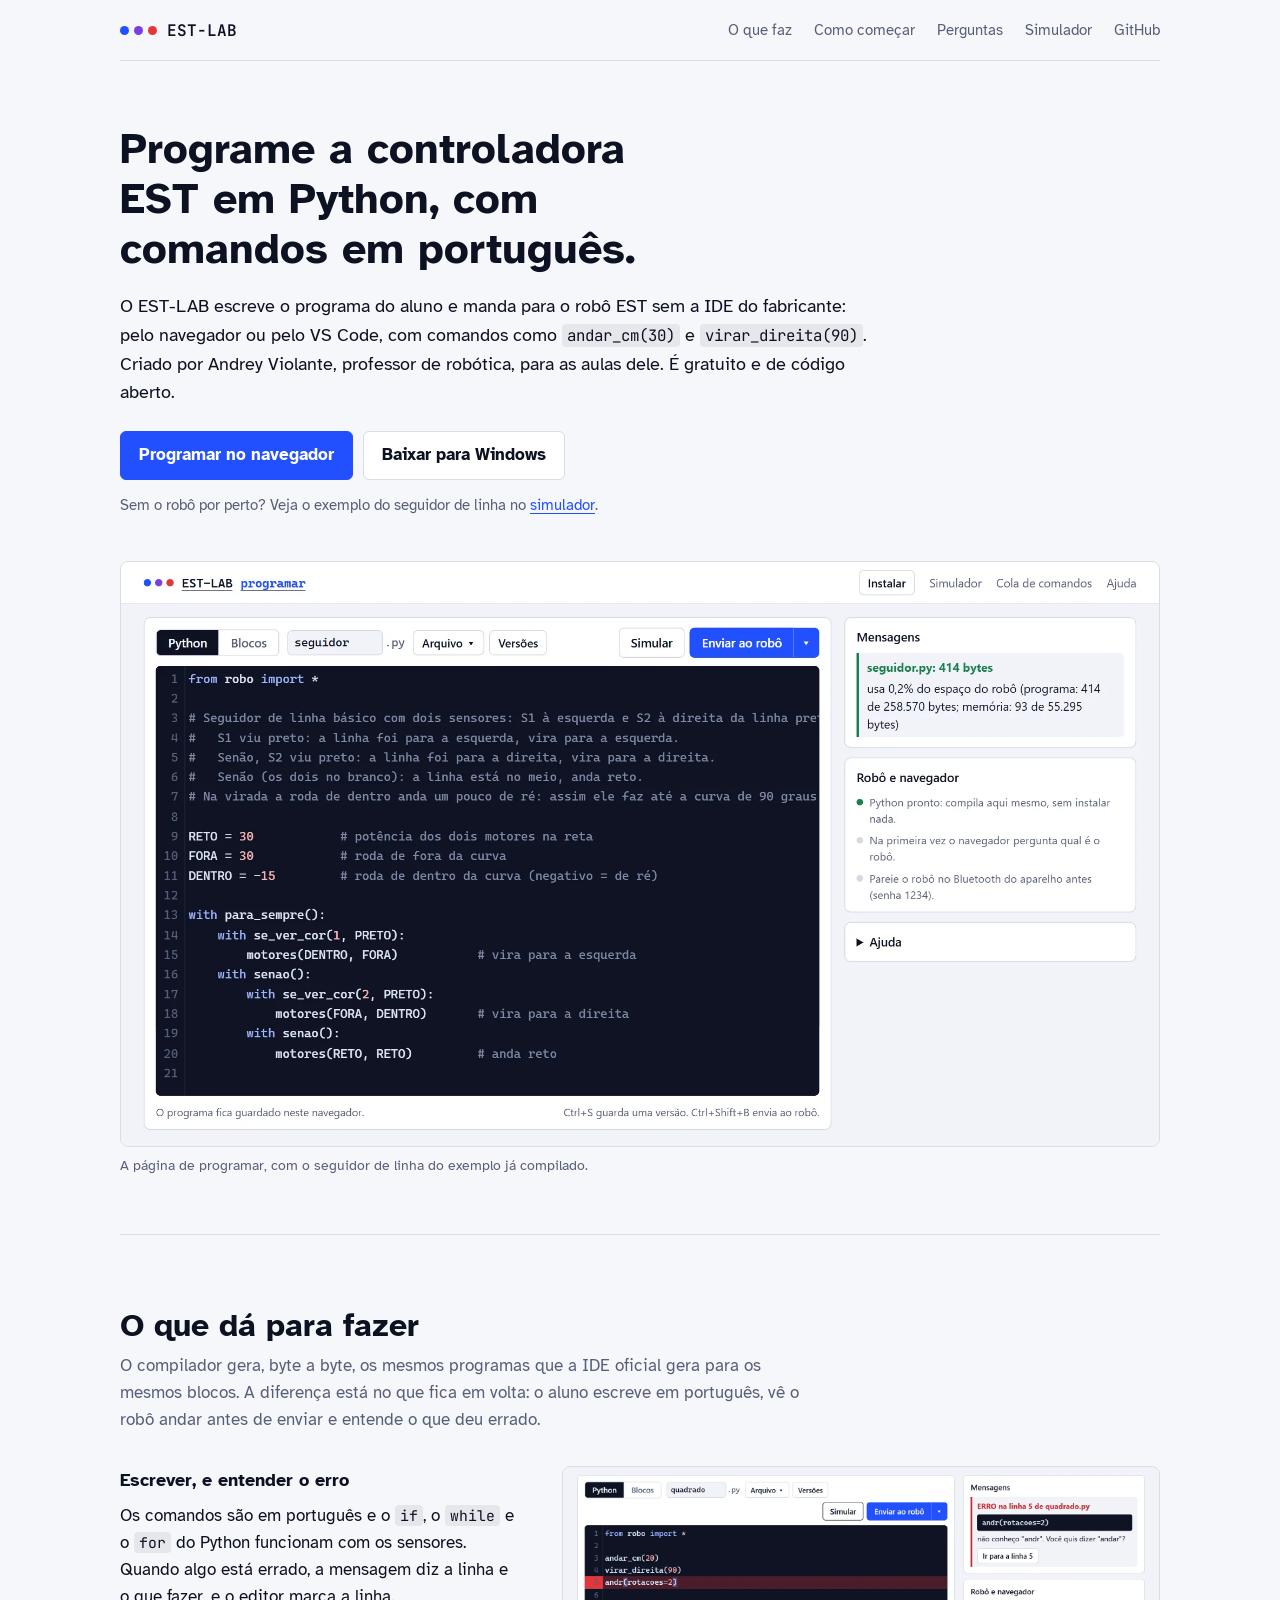
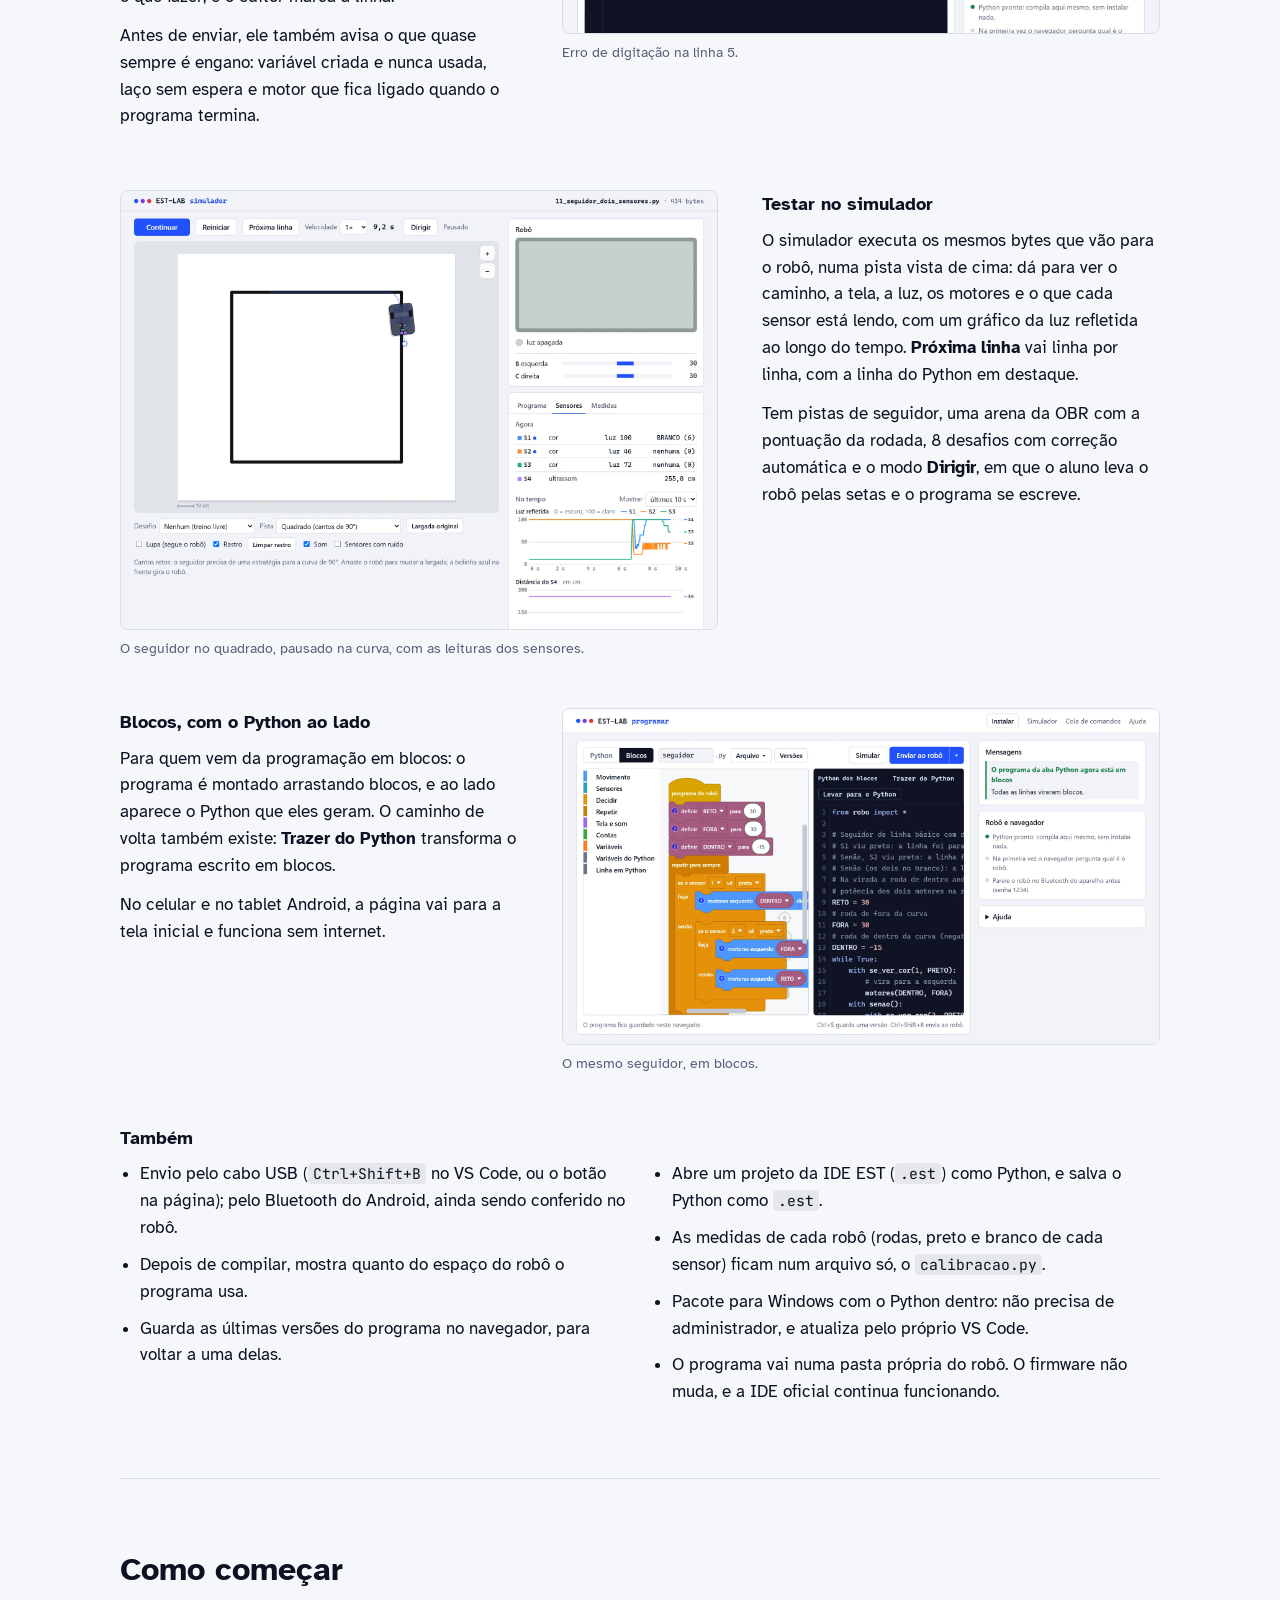
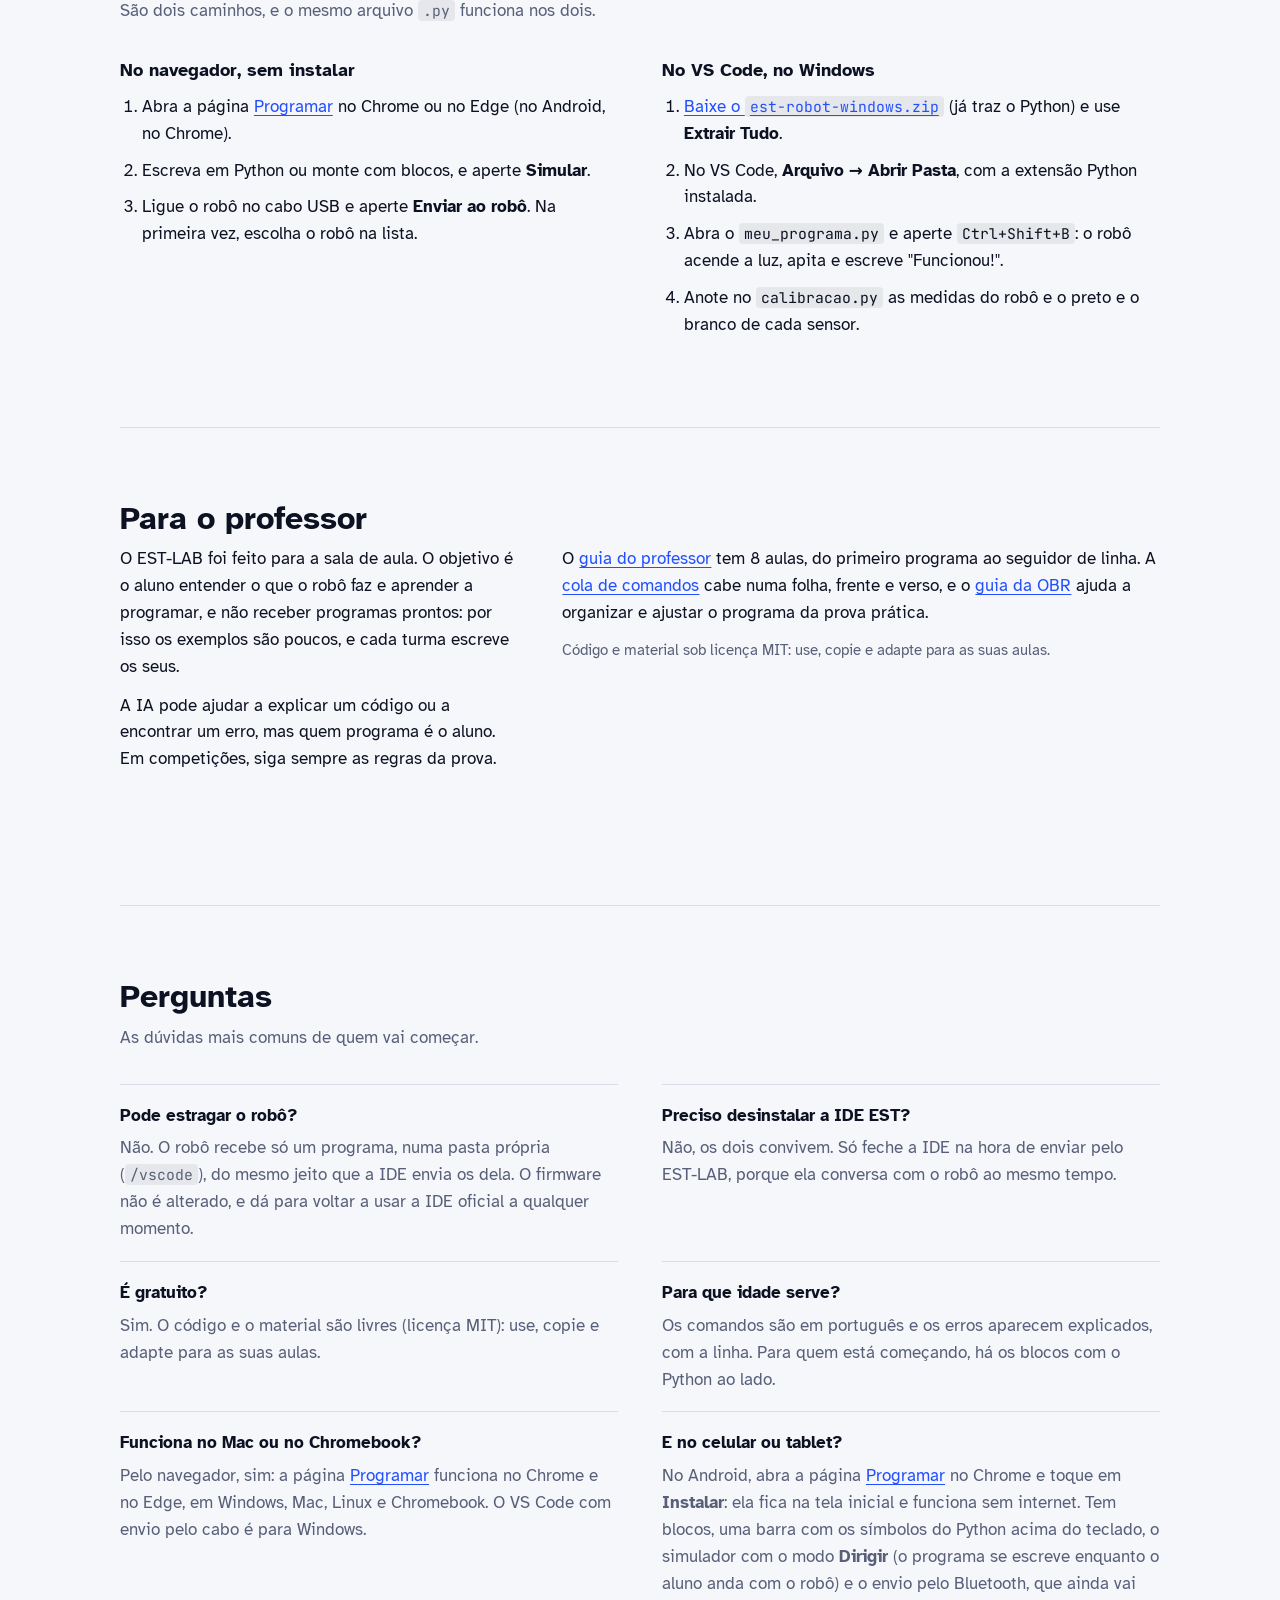
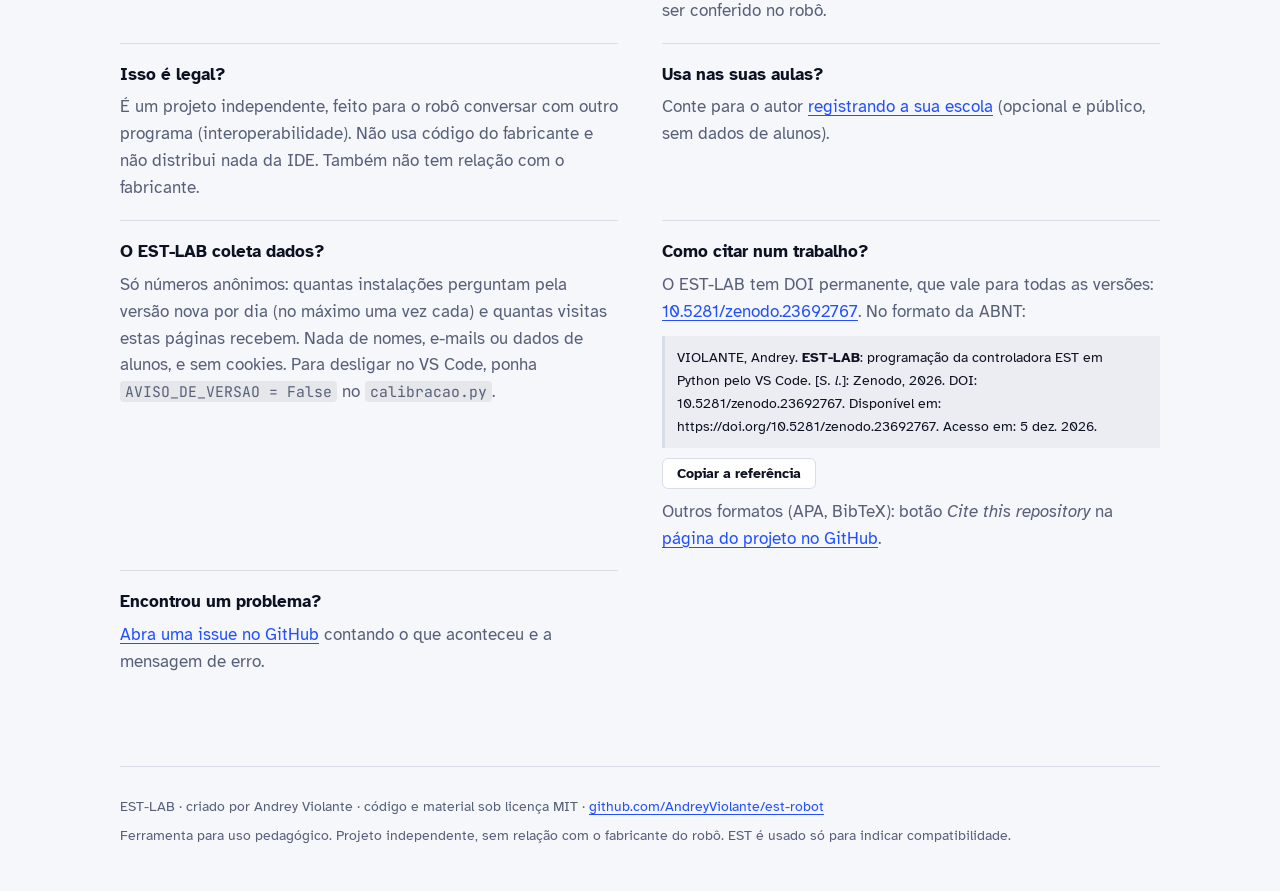
==== docs/index.html @ 445de222 "Pacote para Windows mais simples: a pasta do aluno só com o que ele usa Os alunos se perdiam: a pági" ====
<!doctype html>
<html lang="pt-BR">
<head>
<meta charset="utf-8">
<meta name="viewport" content="width=device-width, initial-scale=1, viewport-fit=cover">
<meta name="description" content="EST-LAB, ferramenta criada por Andrey Violante para programar a controladora educacional EST em Python, pelo VS Code ou pelo navegador, para uso pedagógico.">
<style>:root{color-scheme:light;padding-top:env(safe-area-inset-top,0px);padding-bottom:env(safe-area-inset-bottom,0px)}body{margin:0;font:14px system-ui,sans-serif}img{max-width:100%}[hidden]{display:none!important}</style>
<title>EST-LAB</title>
<link rel="icon" href="programar/icones/icone-32.png" sizes="32x32" type="image/png">
<link rel="apple-touch-icon" href="programar/icones/icone-180.png">
<link rel="preconnect" href="https://fonts.googleapis.com">
<link rel="preconnect" href="https://fonts.gstatic.com" crossorigin>
<link rel="stylesheet" href="https://fonts.googleapis.com/css2?family=Atkinson+Hyperlegible:wght@400;700&family=JetBrains+Mono:wght@400;600&display=swap">
<style>
/* Página do projeto: mostra a ferramenta de verdade (fotos de tela) e diz o que ela faz, sem enfeites.
   Tipos: Atkinson Hyperlegible (feita para leitura fácil) e JetBrains Mono no código. */
:root {
  --bg: #f6f7fb;
  --fg: #0d1222;
  --muted: #586079;
  --line: #d9dde7;
  --panel: #ffffff;
  --code-bg: #0f1424;
  --code-fg: #dfe5f5;
  --led-azul: #2250ff;
  --led-roxo: #7a3ee3;
  --led-vermelho: #e2363a;
  --body: "Atkinson Hyperlegible", "Segoe UI", system-ui, sans-serif;
  --mono: "JetBrains Mono", ui-monospace, "Cascadia Mono", Consolas, monospace;
}
@media (prefers-color-scheme: dark) {
  :root:not([data-theme="light"]) {
    --bg: #0a0d16; --fg: #e7ebf6; --muted: #98a1b8; --line: #232a3e; --panel: #121727;
    --code-bg: #060912; --led-azul: #6187ff; --led-roxo: #a57dff; --led-vermelho: #ff6064;
    color-scheme: dark;
  }
}
:root[data-theme="dark"] {
  --bg: #0a0d16; --fg: #e7ebf6; --muted: #98a1b8; --line: #232a3e; --panel: #121727;
  --code-bg: #060912; --led-azul: #6187ff; --led-roxo: #a57dff; --led-vermelho: #ff6064;
  color-scheme: dark;
}

* { box-sizing: border-box; }
body { background: var(--bg); color: var(--fg); font: 400 1.05rem/1.6 var(--body); }
a { color: var(--led-azul); text-underline-offset: 3px; }
a:focus-visible, button:focus-visible { outline: 3px solid var(--led-azul); outline-offset: 3px; border-radius: 4px; }
code { font: 400 0.88em var(--mono); background: color-mix(in srgb, var(--fg) 7%, transparent); padding: 1px 5px;
       border-radius: 4px; overflow-wrap: anywhere; }
.wrap { max-width: 1120px; margin: 0 auto; padding-inline: clamp(16px, 4vw, 40px); }

/* topo */
.bar { display: flex; align-items: center; justify-content: space-between; gap: 12px 24px; flex-wrap: wrap; padding-block: 18px;
       border-bottom: 1px solid var(--line); }
.mark { display: flex; align-items: center; gap: 10px; font: 600 1rem var(--mono); color: var(--fg); text-decoration: none; }
.leds { display: inline-flex; gap: 5px; }
.led { width: 9px; height: 9px; border-radius: 50%; display: inline-block; }
.led.azul { background: var(--led-azul); } .led.roxo { background: var(--led-roxo); } .led.vermelho { background: var(--led-vermelho); }
.nav { display: flex; flex-wrap: wrap; align-items: center; gap: 6px 22px; font-size: 0.95rem; }
.nav a { color: var(--muted); text-decoration: none; }
.nav a:hover { color: var(--fg); text-decoration: underline; }
@media (max-width: 700px) { .nav .secao { display: none; } }

/* abertura: o que é, os dois jeitos de usar e a tela de verdade */
.abertura { padding-block: clamp(32px, 6vw, 64px) clamp(32px, 5vw, 56px); }
.abertura > div { max-width: 760px; }
.abertura figure.tela { margin-top: clamp(28px, 4vw, 44px); }
h1 { font-size: clamp(1.9rem, 4vw, 2.7rem); line-height: 1.15; margin: 0 0 18px; text-wrap: balance; }
.lede { font-size: 1.12rem; margin: 0 0 24px; }
.botoes { display: flex; flex-wrap: wrap; gap: 10px; margin: 0 0 14px; }
.btn { display: inline-flex; align-items: center; padding: 10px 18px; border-radius: 6px; font-weight: 700; text-decoration: none;
       border: 1px solid var(--line); color: var(--fg); background: var(--panel); }
.btn:hover { border-color: var(--fg); }
.btn.solid { background: var(--led-azul); border-color: var(--led-azul); color: #fff; }
.btn.solid:hover { filter: brightness(1.1); }
.pequeno { font-size: 0.92rem; color: var(--muted); margin: 0; }

/* fotos de tela */
figure.tela { margin: 0; }
.tela img { display: block; width: 100%; height: auto; border: 1px solid var(--line); border-radius: 8px; background: var(--panel); }
.tela figcaption { font-size: 0.88rem; color: var(--muted); margin-top: 8px; }

/* seções */
section { padding-block: clamp(40px, 6vw, 72px); border-top: 1px solid var(--line); }
h2 { font-size: clamp(1.5rem, 3vw, 2rem); line-height: 1.2; margin: 0 0 8px; }
h3 { font-size: 1.15rem; margin: 0 0 8px; }
.intro { color: var(--muted); max-width: 64ch; margin: 0 0 32px; }
.par { display: grid; grid-template-columns: minmax(0, 0.8fr) minmax(0, 1.2fr); gap: 20px 44px; align-items: start; margin-bottom: 48px; }
.par.invertido { grid-template-columns: minmax(0, 1.2fr) minmax(0, 0.8fr); }
.par.invertido > :first-child { order: 2; }
.par p { margin: 0 0 12px; }
.lista { columns: 2 300px; column-gap: 44px; padding-left: 1.2em; margin: 0; }
.lista li { margin-bottom: 10px; break-inside: avoid; }

/* como começar */
.caminhos { display: grid; grid-template-columns: repeat(2, minmax(0, 1fr)); gap: 24px 44px; }
.caminhos ol { padding-left: 1.3em; margin: 0 0 16px; }
.caminhos li { margin-bottom: 10px; }

/* perguntas */
.faq { display: grid; grid-template-columns: repeat(auto-fit, minmax(min(100%, 330px), 1fr)); gap: 0 44px; }
.faq div { padding-block: 18px; border-top: 1px solid var(--line); }
.faq h3 { font-size: 1.05rem; margin: 0 0 6px; }
.faq p { margin: 0; color: var(--muted); max-width: 60ch; }
.faq .citacao { margin-top: 10px; padding: 10px 12px; border-left: 3px solid var(--line); color: var(--fg);
                background: color-mix(in srgb, var(--fg) 4%, transparent); font-size: 0.9rem; overflow-wrap: anywhere; }
.faq .copiar { margin-top: 10px; padding: 6px 14px; border-radius: 6px; border: 1px solid var(--line);
               background: var(--panel); color: var(--fg); font: 600 0.88rem var(--body); cursor: pointer; }
.faq .copiar:hover { border-color: var(--fg); }

footer { border-top: 1px solid var(--line); padding-block: 28px 44px; color: var(--muted); font-size: 0.9rem; display: grid; gap: 6px; }

@media (max-width: 860px) {
  .par, .caminhos { grid-template-columns: minmax(0, 1fr); }
  .par.invertido { grid-template-columns: minmax(0, 1fr); }
  .par.invertido > :first-child { order: 0; }
}
</style>
</head>
<body>
<div class="wrap">
  <header class="bar">
    <a class="mark" href="./"><span class="leds" aria-hidden="true"><i class="led azul"></i><i class="led roxo"></i><i class="led vermelho"></i></span>EST-LAB</a>
    <nav class="nav" aria-label="Seções">
      <a class="secao" href="#recursos">O que faz</a>
      <a class="secao" href="#comecar">Como começar</a>
      <a class="secao" href="#perguntas">Perguntas</a>
      <a href="simulador/index.html">Simulador</a>
      <a href="https://github.com/AndreyViolante/est-robot" target="_blank" rel="noopener">GitHub</a>
    </nav>
  </header>

  <div class="abertura">
    <div>
      <h1>Programe a controladora EST em Python, com comandos em português.</h1>
      <p class="lede">O EST-LAB escreve o programa do aluno e manda para o robô EST sem a IDE do fabricante: pelo
        navegador ou pelo VS Code, com comandos como <code>andar_cm(30)</code> e <code>virar_direita(90)</code>.
        Criado por Andrey Violante, professor de robótica, para as aulas dele. É gratuito e de código aberto.</p>
      <p class="botoes">
        <a class="btn solid" href="programar/">Programar no navegador</a>
        <a class="btn" href="https://github.com/AndreyViolante/est-robot/releases/latest/download/est-robot-windows.zip">Baixar para Windows</a>
      </p>
      <p class="pequeno">Sem o robô por perto? Veja o exemplo do seguidor de linha no <a href="simulador/index.html">simulador</a>.</p>
    </div>
    <figure class="tela">
      <img src="img/programar.webp" width="1920" height="1080" alt="A página de programar: o código do seguidor de linha à esquerda e, à direita, a mensagem de que ele compilou com 414 bytes, 0,2% do espaço do robô.">
      <figcaption>A página de programar, com o seguidor de linha do exemplo já compilado.</figcaption>
    </figure>
  </div>
</div>

<div class="wrap">
  <section id="recursos">
    <h2>O que dá para fazer</h2>
    <p class="intro">O compilador gera, byte a byte, os mesmos programas que a IDE oficial gera para os mesmos blocos.
      A diferença está no que fica em volta: o aluno escreve em português, vê o robô andar antes de enviar e entende
      o que deu errado.</p>

    <div class="par">
      <div>
        <h3>Escrever, e entender o erro</h3>
        <p>Os comandos são em português e o <code>if</code>, o <code>while</code> e o <code>for</code> do Python
          funcionam com os sensores. Quando algo está errado, a mensagem diz a linha e o que fazer, e o editor marca a
          linha.</p>
        <p>Antes de enviar, ele também avisa o que quase sempre é engano: variável criada e nunca usada, laço sem
          espera e motor que fica ligado quando o programa termina.</p>
      </div>
      <figure class="tela">
        <img src="img/erro.webp" width="1770" height="495" loading="lazy" alt="Um programa com andr(rotacoes=2) na linha 5: a linha fica marcada em vermelho e a mensagem diz: não conheço andr. Você quis dizer andar?">
        <figcaption>Erro de digitação na linha 5.</figcaption>
      </figure>
    </div>

    <div class="par invertido">
      <div>
        <h3>Testar no simulador</h3>
        <p>O simulador executa os mesmos bytes que vão para o robô, numa pista vista de cima: dá para ver o caminho,
          a tela, a luz, os motores e o que cada sensor está lendo, com um gráfico da luz refletida ao longo do tempo.
          <b>Próxima linha</b> vai linha por linha, com a linha do Python em destaque.</p>
        <p>Tem pistas de seguidor, uma arena da OBR com a pontuação da rodada, 8 desafios com correção automática e o
          modo <b>Dirigir</b>, em que o aluno leva o robô pelas setas e o programa se escreve.</p>
      </div>
      <figure class="tela">
        <img src="img/simulador.webp" width="1920" height="1410" loading="lazy" alt="O simulador: o robô fazendo a curva de um quadrado preto, e ao lado as leituras dos sensores S1 a S4 e o gráfico da luz refletida.">
        <figcaption>O seguidor no quadrado, pausado na curva, com as leituras dos sensores.</figcaption>
      </figure>
    </div>

    <div class="par">
      <div>
        <h3>Blocos, com o Python ao lado</h3>
        <p>Para quem vem da programação em blocos: o programa é montado arrastando blocos, e ao lado aparece o Python
          que eles geram. O caminho de volta também existe: <b>Trazer do Python</b> transforma o programa escrito em
          blocos.</p>
        <p>No celular e no tablet Android, a página vai para a tela inicial e funciona sem internet.</p>
      </div>
      <figure class="tela">
        <img src="img/blocos.webp" width="1920" height="1080" loading="lazy" alt="A aba Blocos: o seguidor de linha montado com blocos coloridos, e ao lado o mesmo programa em Python.">
        <figcaption>O mesmo seguidor, em blocos.</figcaption>
      </figure>
    </div>

    <h3>Também</h3>
    <ul class="lista">
      <li>Envio pelo cabo USB (<code>Ctrl+Shift+B</code> no VS Code, ou o botão na página); pelo Bluetooth do Android, ainda sendo conferido no robô.</li>
      <li>Depois de compilar, mostra quanto do espaço do robô o programa usa.</li>
      <li>Guarda as últimas versões do programa no navegador, para voltar a uma delas.</li>
      <li>Abre um projeto da IDE EST (<code>.est</code>) como Python, e salva o Python como <code>.est</code>.</li>
      <li>As medidas de cada robô (rodas, preto e branco de cada sensor) ficam num arquivo só, o <code>calibracao.py</code>.</li>
      <li>Pacote para Windows com o Python dentro: não precisa de administrador, e atualiza pelo próprio VS Code.</li>
      <li>O programa vai numa pasta própria do robô. O firmware não muda, e a IDE oficial continua funcionando.</li>
    </ul>
  </section>

  <section id="comecar">
    <h2>Como começar</h2>
    <p class="intro">São dois caminhos, e o mesmo arquivo <code>.py</code> funciona nos dois.</p>
    <div class="caminhos">
      <div>
        <h3>No navegador, sem instalar</h3>
        <ol>
          <li>Abra a página <a href="programar/">Programar</a> no Chrome ou no Edge (no Android, no Chrome).</li>
          <li>Escreva em Python ou monte com blocos, e aperte <b>Simular</b>.</li>
          <li>Ligue o robô no cabo USB e aperte <b>Enviar ao robô</b>. Na primeira vez, escolha o robô na lista.</li>
        </ol>
      </div>
      <div>
        <h3>No VS Code, no Windows</h3>
        <ol>
          <li><a href="https://github.com/AndreyViolante/est-robot/releases/latest/download/est-robot-windows.zip">Baixe o <code>est-robot-windows.zip</code></a> (já traz o Python) e use <b>Extrair Tudo</b>.</li>
          <li>No VS Code, <b>Arquivo → Abrir Pasta</b>, com a extensão Python instalada.</li>
          <li>Abra o <code>meu_programa.py</code> e aperte <code>Ctrl+Shift+B</code>: o robô acende a luz, apita e escreve "Funcionou!".</li>
          <li>Anote no <code>calibracao.py</code> as medidas do robô e o preto e o branco de cada sensor.</li>
        </ol>
      </div>
    </div>
  </section>

  <section id="professor">
    <h2>Para o professor</h2>
    <div class="par">
      <div>
        <p>O EST-LAB foi feito para a sala de aula. O objetivo é o aluno entender o que o robô faz e aprender a
          programar, e não receber programas prontos: por isso os exemplos são poucos, e cada turma escreve os seus.</p>
        <p>A IA pode ajudar a explicar um código ou a encontrar um erro, mas quem programa é o aluno. Em competições,
          siga sempre as regras da prova.</p>
      </div>
      <div>
        <p>O <a href="https://github.com/AndreyViolante/est-robot/blob/master/docs/guia-do-professor.md" target="_blank" rel="noopener">guia do professor</a>
          tem 8 aulas, do primeiro programa ao seguidor de linha. A <a href="cola-do-aluno.pdf" target="_blank" rel="noopener">cola de comandos</a>
          cabe numa folha, frente e verso, e o <a href="https://github.com/AndreyViolante/est-robot/blob/master/docs/guia-obr.md" target="_blank" rel="noopener">guia da OBR</a>
          ajuda a organizar e ajustar o programa da prova prática.</p>
        <p class="pequeno">Código e material sob licença MIT: use, copie e adapte para as suas aulas.</p>
      </div>
    </div>
  </section>

  <section id="perguntas">
    <h2>Perguntas</h2>
    <p class="intro">As dúvidas mais comuns de quem vai começar.</p>
    <div class="faq">
      <div><h3>Pode estragar o robô?</h3><p>Não. O robô recebe só um programa, numa pasta própria (<code>/vscode</code>), do mesmo jeito que a IDE envia os dela. O firmware não é alterado, e dá para voltar a usar a IDE oficial a qualquer momento.</p></div>
      <div><h3>Preciso desinstalar a IDE EST?</h3><p>Não, os dois convivem. Só feche a IDE na hora de enviar pelo EST-LAB, porque ela conversa com o robô ao mesmo tempo.</p></div>
      <div><h3>É gratuito?</h3><p>Sim. O código e o material são livres (licença MIT): use, copie e adapte para as suas aulas.</p></div>
      <div><h3>Para que idade serve?</h3><p>Os comandos são em português e os erros aparecem explicados, com a linha. Para quem está começando, há os blocos com o Python ao lado.</p></div>
      <div><h3>Funciona no Mac ou no Chromebook?</h3><p>Pelo navegador, sim: a página <a href="programar/">Programar</a> funciona no Chrome e no Edge, em Windows, Mac, Linux e Chromebook. O VS Code com envio pelo cabo é para Windows.</p></div>
      <div><h3>E no celular ou tablet?</h3><p>No Android, abra a página <a href="programar/">Programar</a> no Chrome e toque em <b>Instalar</b>: ela fica na tela inicial e funciona sem internet. Tem blocos, uma barra com os símbolos do Python acima do teclado, o simulador com o modo <b>Dirigir</b> (o programa se escreve enquanto o aluno anda com o robô) e o envio pelo Bluetooth, que ainda vai ser conferido no robô.</p></div>
      <div><h3>Isso é legal?</h3><p>É um projeto independente, feito para o robô conversar com outro programa (interoperabilidade). Não usa código do fabricante e não distribui nada da IDE. Também não tem relação com o fabricante.</p></div>
      <div><h3>Usa nas suas aulas?</h3><p>Conte para o autor <a href="https://github.com/AndreyViolante/est-robot/issues/new?template=escola.yml" target="_blank" rel="noopener">registrando a sua escola</a> (opcional e público, sem dados de alunos).</p></div>
      <div><h3>O EST-LAB coleta dados?</h3><p>Só números anônimos: quantas instalações perguntam pela versão nova por dia (no máximo uma vez cada) e quantas visitas estas páginas recebem. Nada de nomes, e-mails ou dados de alunos, e sem cookies. Para desligar no VS Code, ponha <code>AVISO_DE_VERSAO = False</code> no <code>calibracao.py</code>.</p></div>
      <div><h3>Como citar num trabalho?</h3><p>O EST-LAB tem DOI permanente, que vale para todas as versões: <a href="https://doi.org/10.5281/zenodo.23692767" target="_blank" rel="noopener">10.5281/zenodo.23692767</a>. No formato da ABNT:</p>
        <p class="citacao" id="citacao">VIOLANTE, Andrey. <b>EST-LAB</b>: programação da controladora EST em Python pelo VS Code. [<i>S. l.</i>]: Zenodo, 2026. DOI: 10.5281/zenodo.23692767. Disponível em: https://doi.org/10.5281/zenodo.23692767. Acesso em: <span id="acesso">dia mês ano</span>.</p>
        <button class="copiar" type="button" id="copiar-citacao">Copiar a referência</button>
        <p style="margin-top:10px">Outros formatos (APA, BibTeX): botão <i>Cite this repository</i> na <a href="https://github.com/AndreyViolante/est-robot" target="_blank" rel="noopener">página do projeto no GitHub</a>.</p></div>
      <div><h3>Encontrou um problema?</h3><p><a href="https://github.com/AndreyViolante/est-robot/issues/new" target="_blank" rel="noopener">Abra uma issue no GitHub</a> contando o que aconteceu e a mensagem de erro.</p></div>
    </div>
  </section>

  <footer>
    <span>EST-LAB · criado por Andrey Violante · código e material sob licença MIT · <a href="https://github.com/AndreyViolante/est-robot" target="_blank" rel="noopener">github.com/AndreyViolante/est-robot</a></span>
    <span>Ferramenta para uso pedagógico. Projeto independente, sem relação com o fabricante do robô. EST é usado só para indicar compatibilidade.</span>
  </footer>
</div>

<script>
/* referência ABNT: a data de acesso é a de hoje, e o botão copia o texto pronto */
(function () {
  var MESES = ['jan.', 'fev.', 'mar.', 'abr.', 'maio', 'jun.', 'jul.', 'ago.', 'set.', 'out.', 'nov.', 'dez.'];
  var hoje = new Date();
  document.getElementById('acesso').textContent = hoje.getDate() + ' ' + MESES[hoje.getMonth()] + ' ' + hoje.getFullYear();
  var botao = document.getElementById('copiar-citacao');
  botao.addEventListener('click', function () {
    var texto = document.getElementById('citacao').innerText.trim();
    var pronto = function () { botao.textContent = 'Copiado!'; setTimeout(function () { botao.textContent = 'Copiar a referência'; }, 2000); };
    if (navigator.clipboard) {
      navigator.clipboard.writeText(texto).then(pronto, function () { botao.textContent = 'Selecione e copie o texto acima'; });
    } else {
      botao.textContent = 'Selecione e copie o texto acima';
    }
  });
})();
</script>
<script>
/* contagem anônima de visitas: o GitHub conta os downloads de um arquivinho; sem cookies, sem saber quem visitou */
if (location.hostname.endsWith('github.io')) {
  fetch('https://github.com/AndreyViolante/est-robot/releases/latest/download/visita-site.txt',
        {mode: 'no-cors', cache: 'no-store'}).catch(function () {});
}
</script>
</body>
</html>
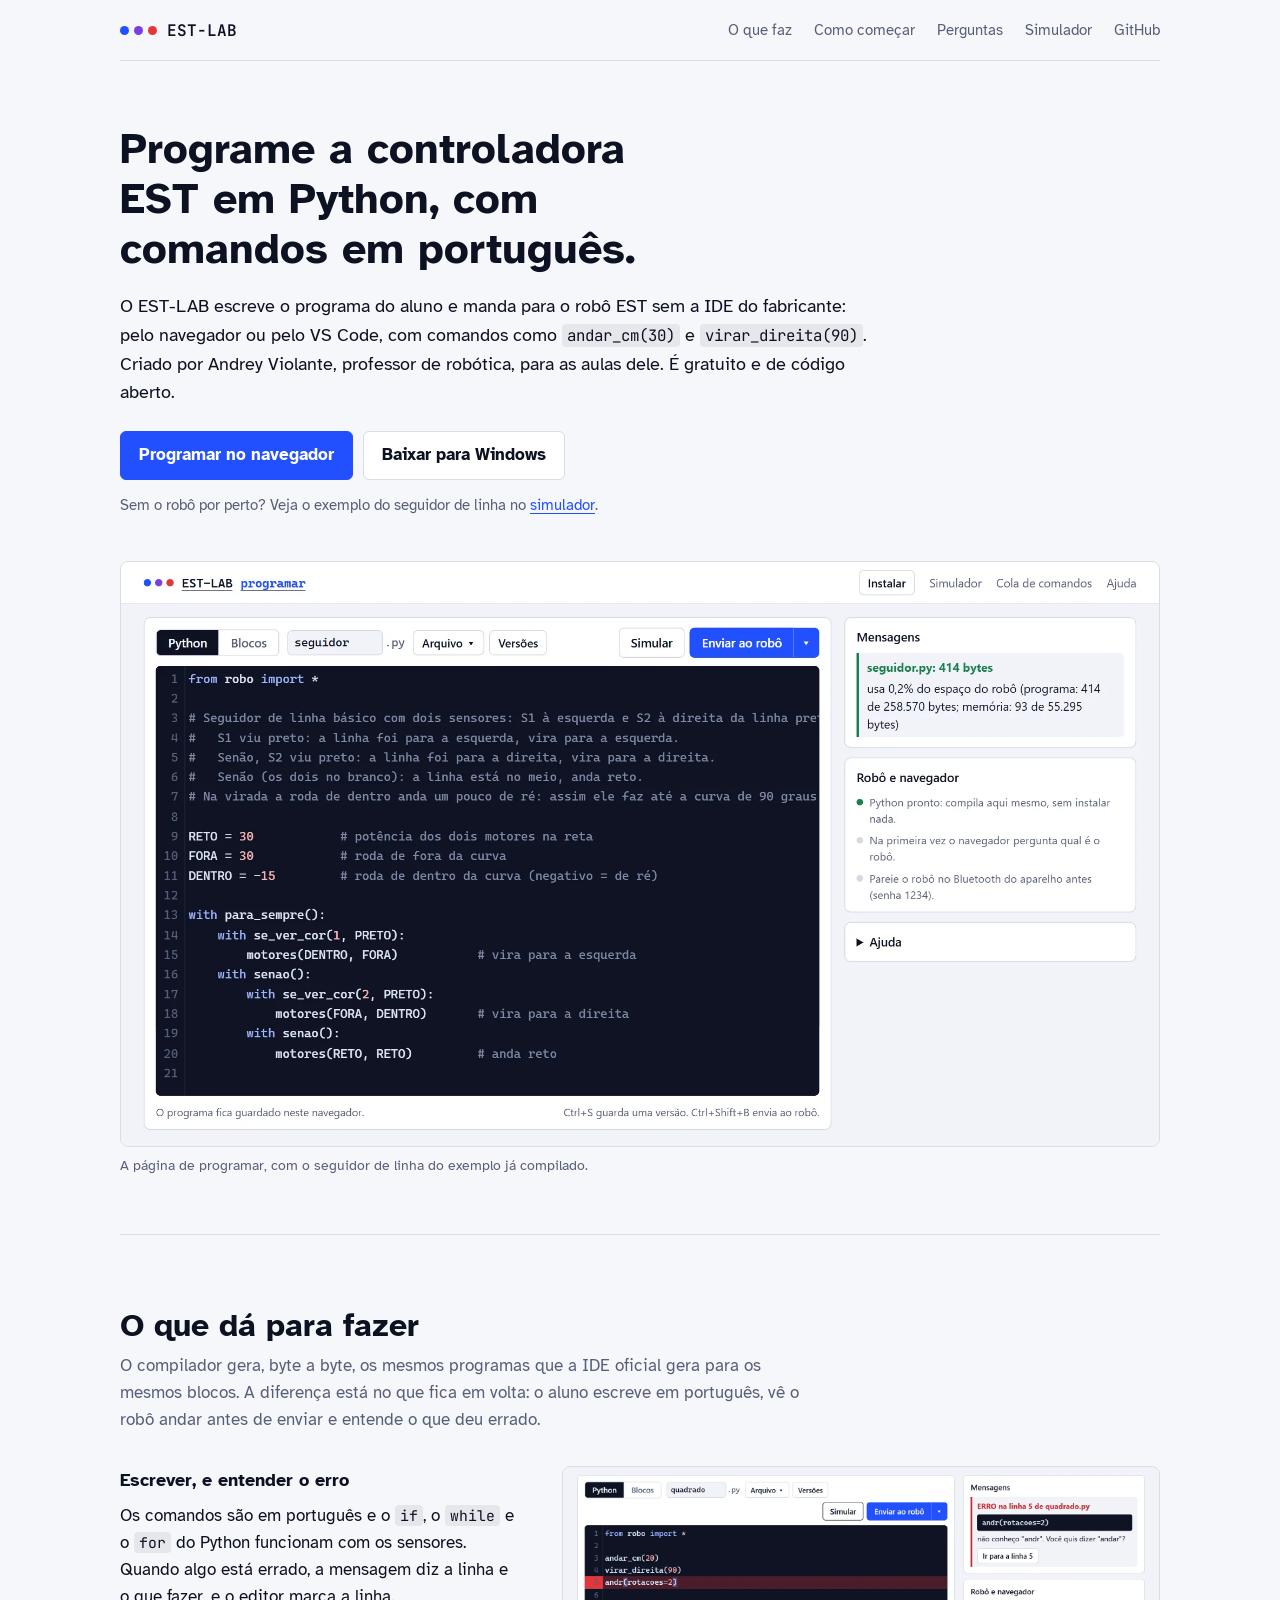
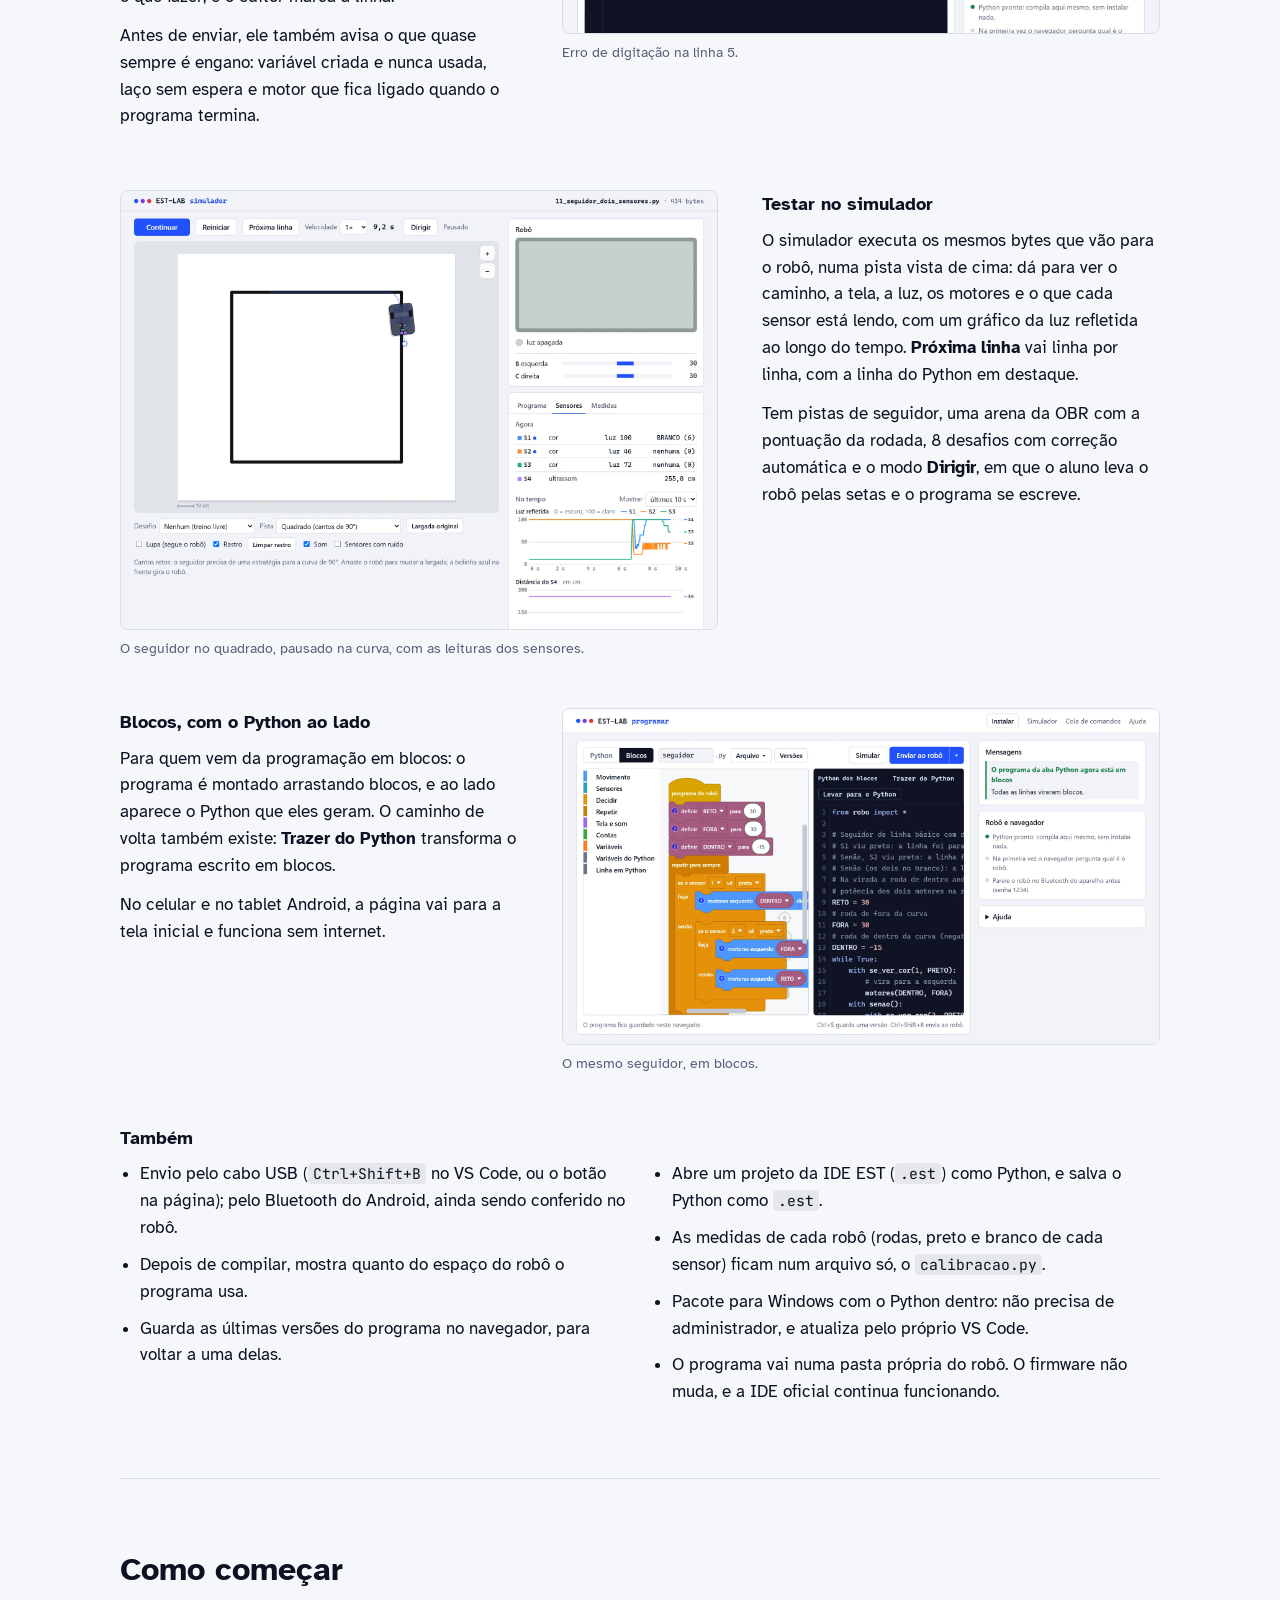
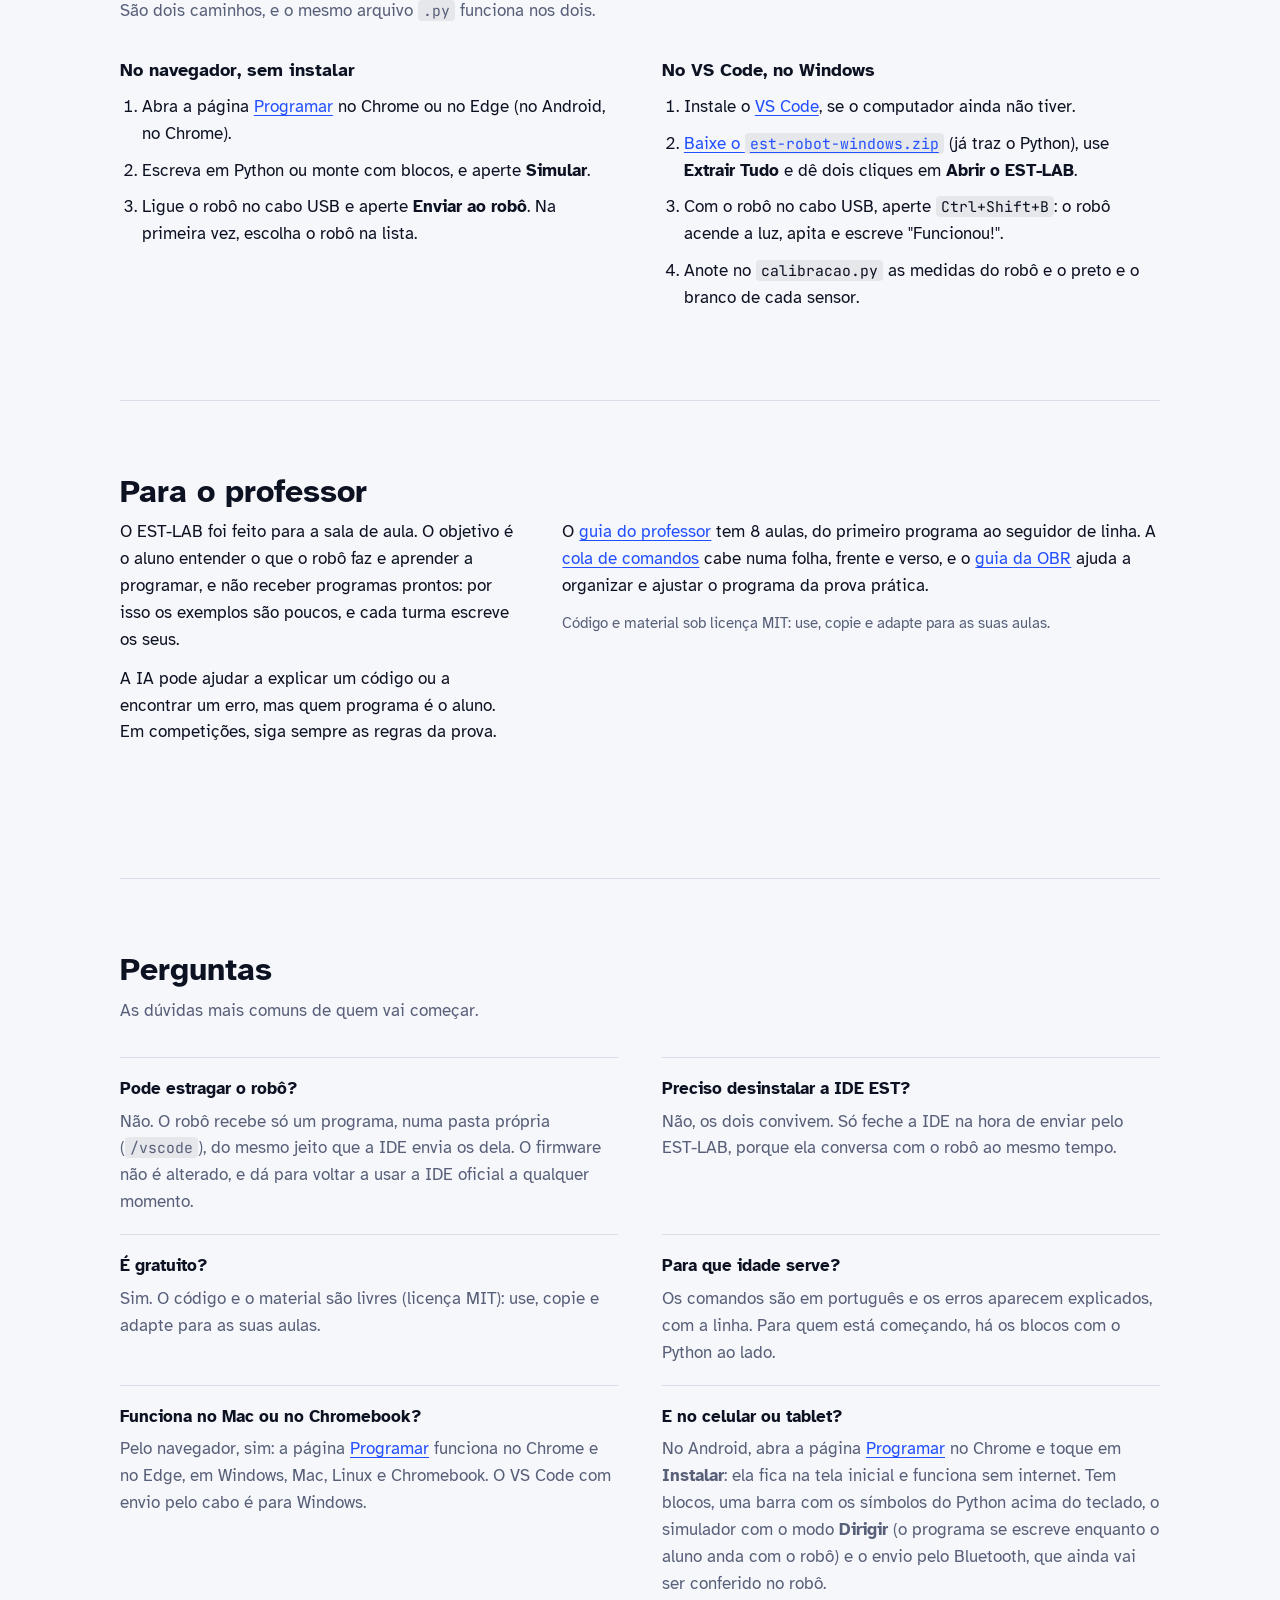
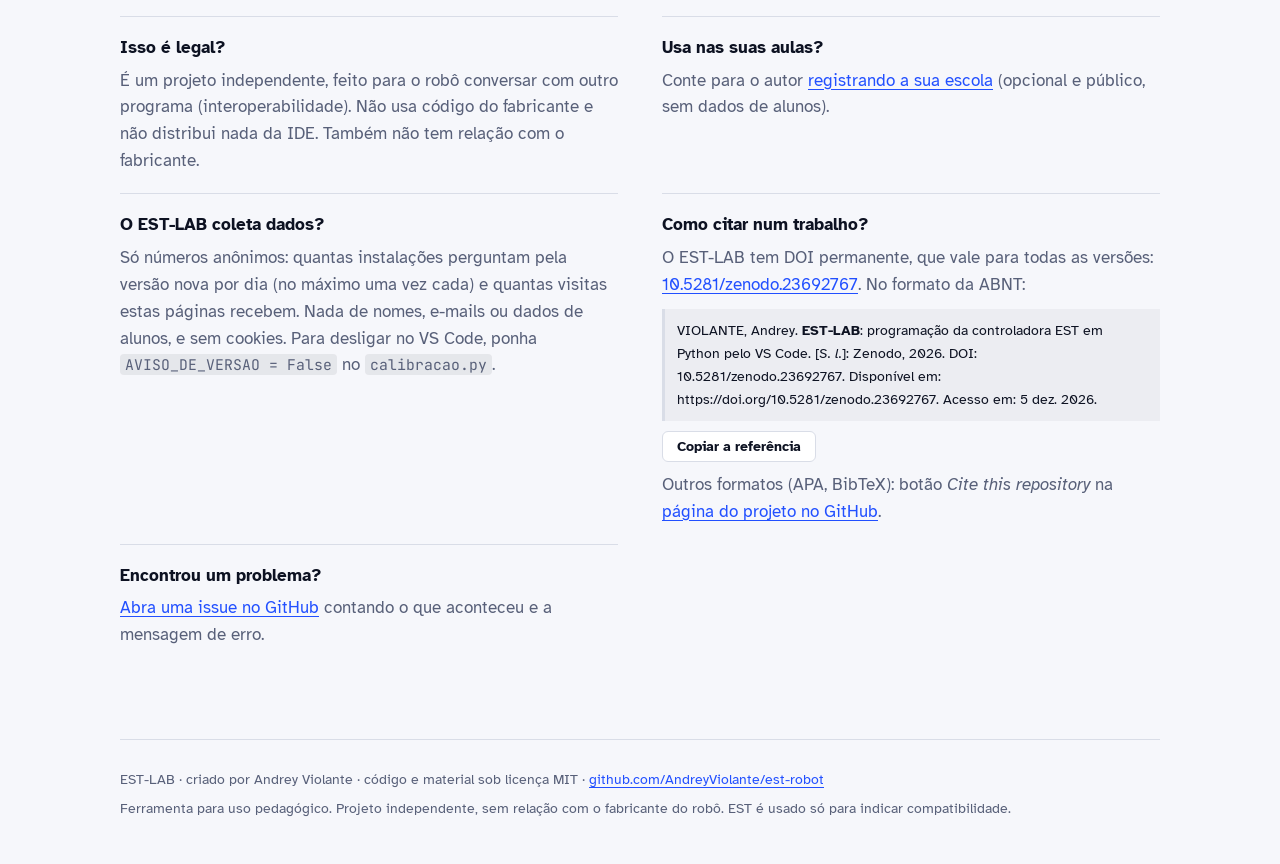
==== commit a661fef4: "Versão 0.1.7: pacote para Windows mais simples, avisos, espaço do robô, salvar .est, gráfico e versõ" ====
--- a/docs/index.html
+++ b/docs/index.html
@@ -227,9 +227,9 @@
       <div>
         <h3>No VS Code, no Windows</h3>
         <ol>
-          <li><a href="https://github.com/AndreyViolante/est-robot/releases/latest/download/est-robot-windows.zip">Baixe o <code>est-robot-windows.zip</code></a> (já traz o Python) e use <b>Extrair Tudo</b>.</li>
-          <li>No VS Code, <b>Arquivo → Abrir Pasta</b>, com a extensão Python instalada.</li>
-          <li>Abra o <code>meu_programa.py</code> e aperte <code>Ctrl+Shift+B</code>: o robô acende a luz, apita e escreve "Funcionou!".</li>
+          <li>Instale o <a href="https://code.visualstudio.com/">VS Code</a>, se o computador ainda não tiver.</li>
+          <li><a href="https://github.com/AndreyViolante/est-robot/releases/latest/download/est-robot-windows.zip">Baixe o <code>est-robot-windows.zip</code></a> (já traz o Python), use <b>Extrair Tudo</b> e dê dois cliques em <b>Abrir o EST-LAB</b>.</li>
+          <li>Com o robô no cabo USB, aperte <code>Ctrl+Shift+B</code>: o robô acende a luz, apita e escreve "Funcionou!".</li>
           <li>Anote no <code>calibracao.py</code> as medidas do robô e o preto e o branco de cada sensor.</li>
         </ol>
       </div>
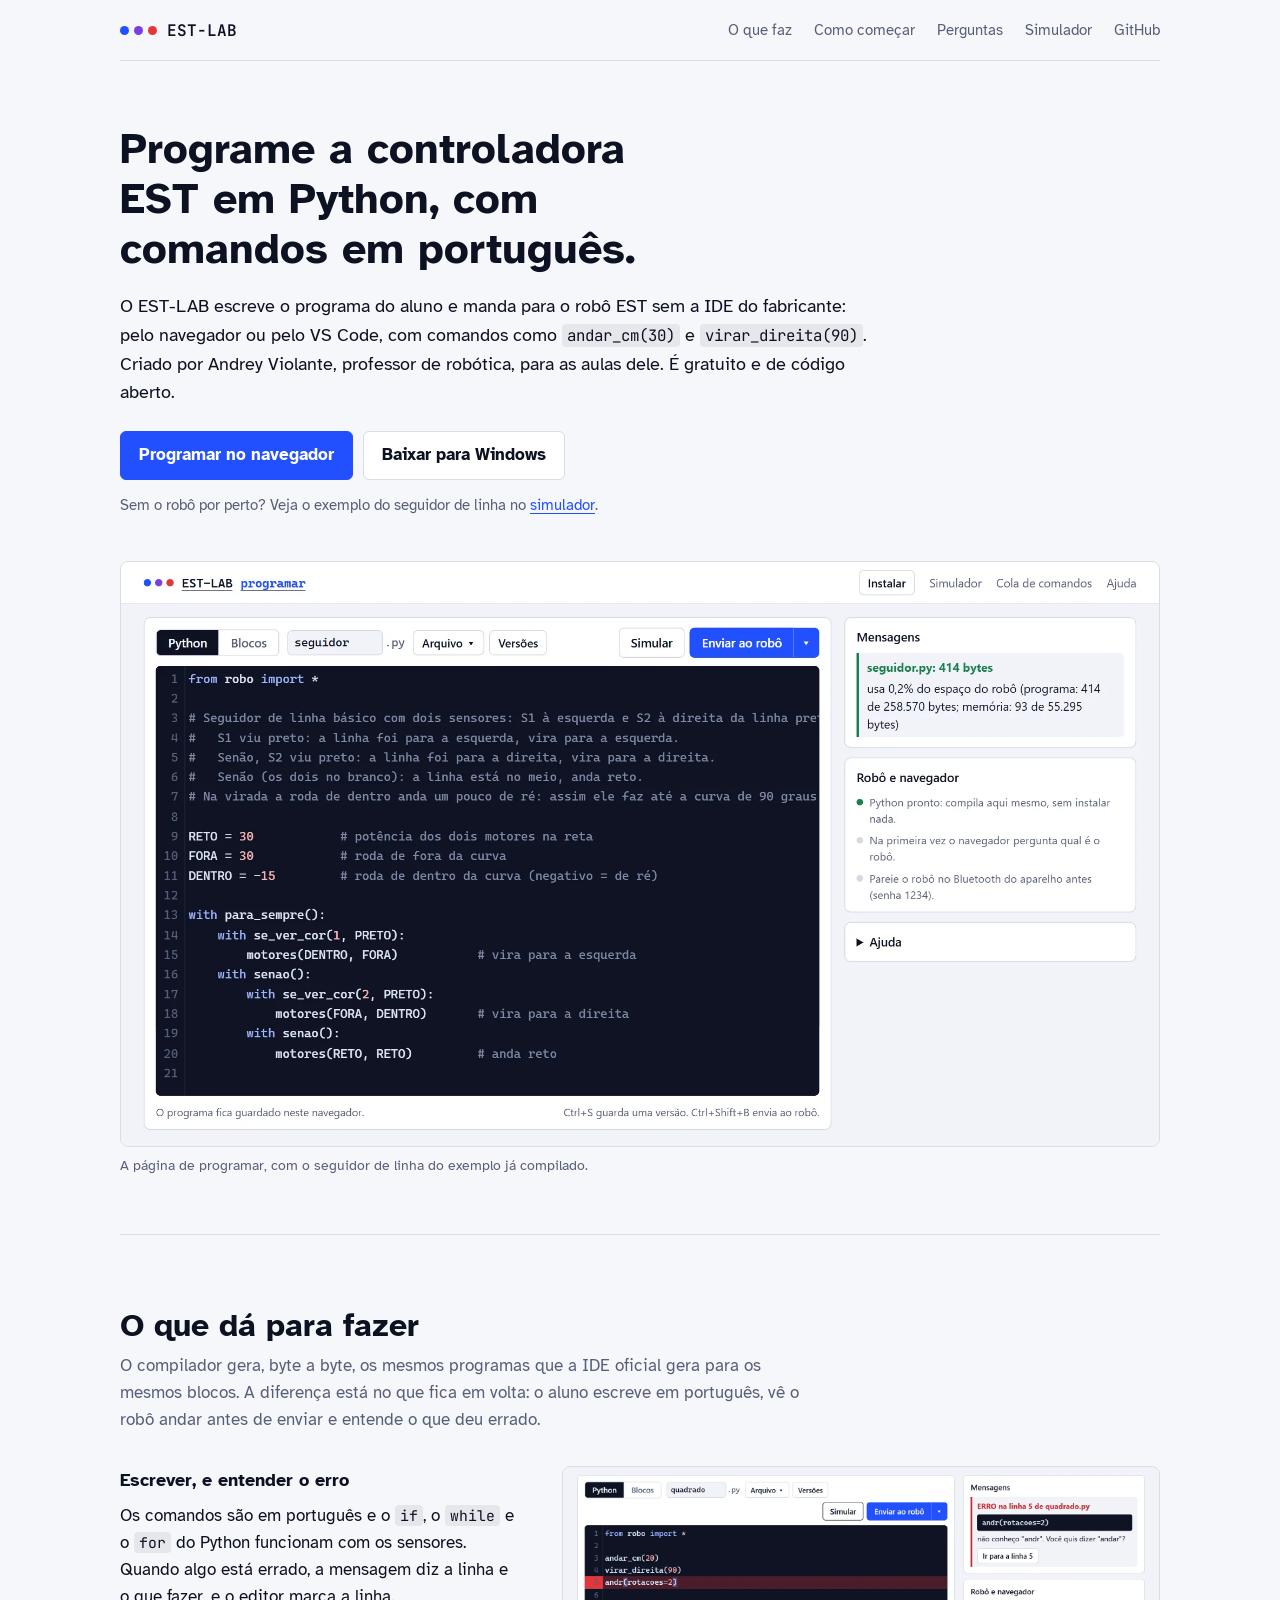
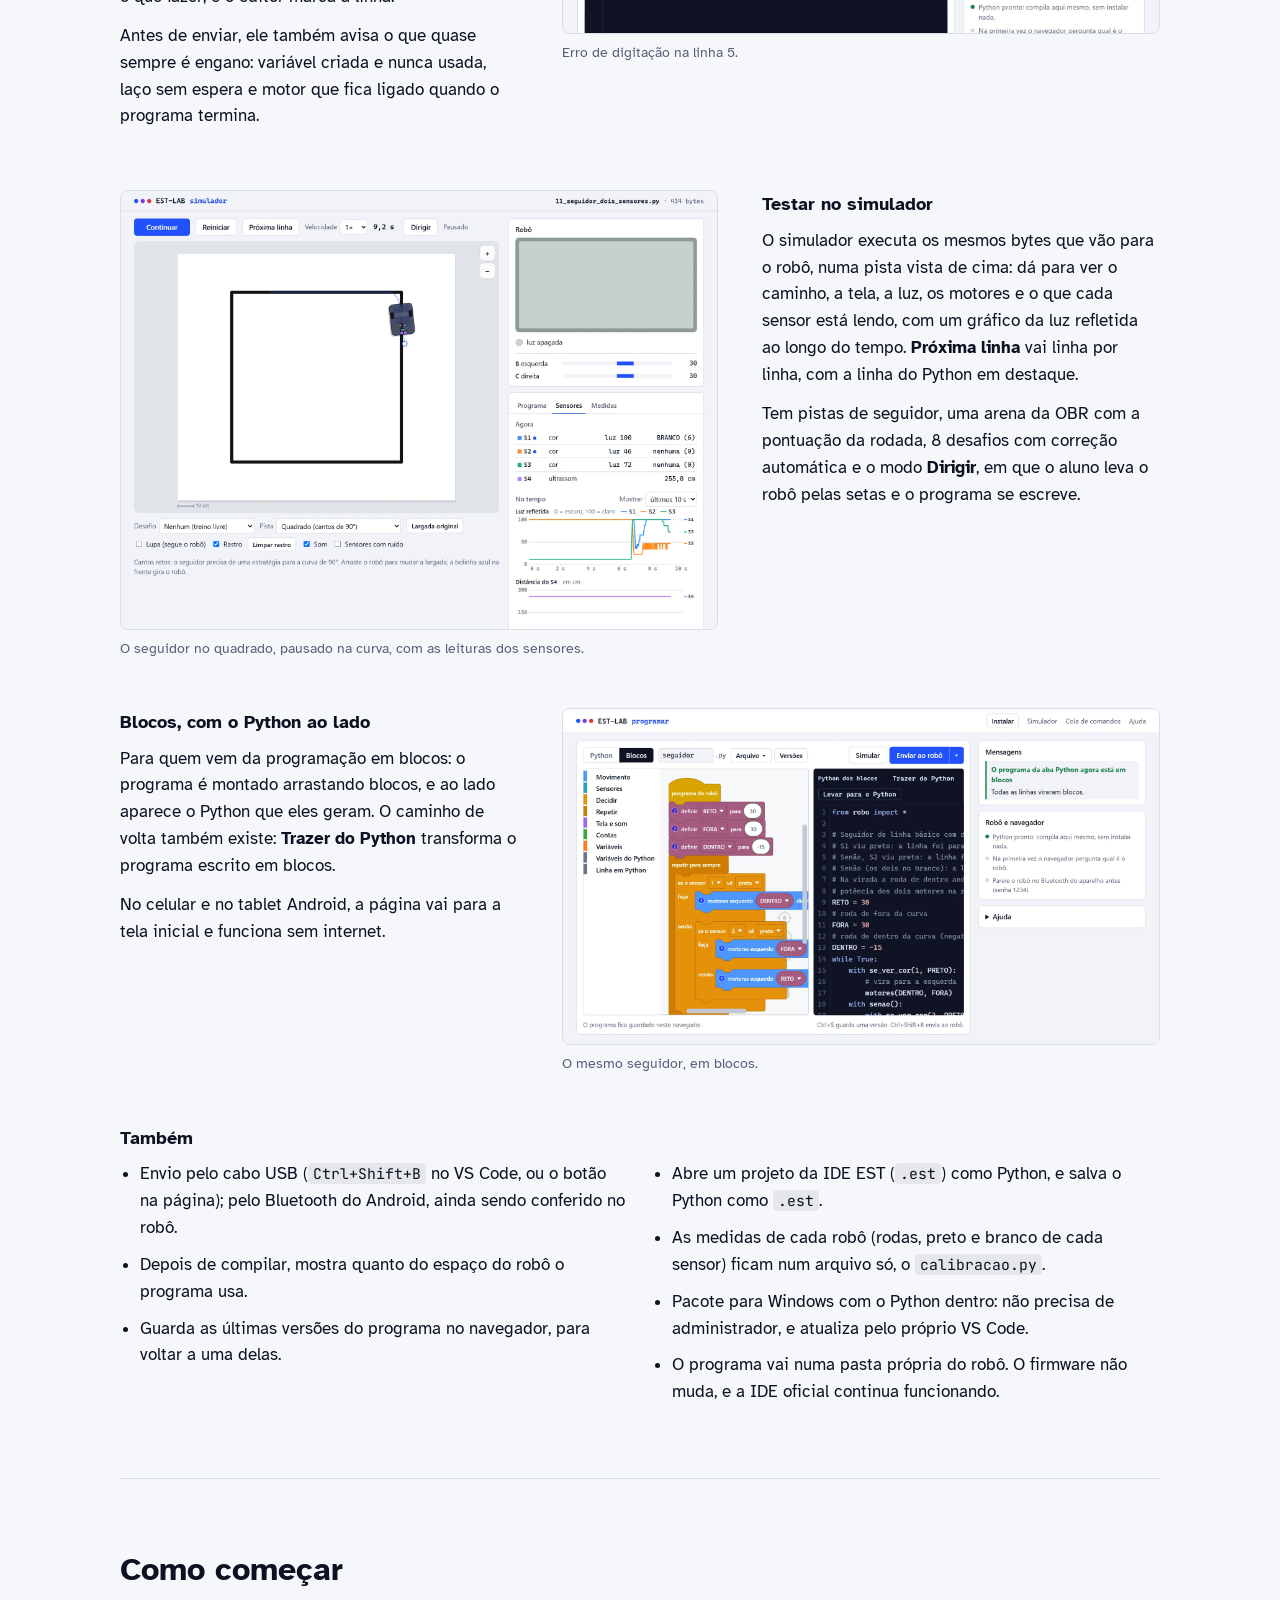
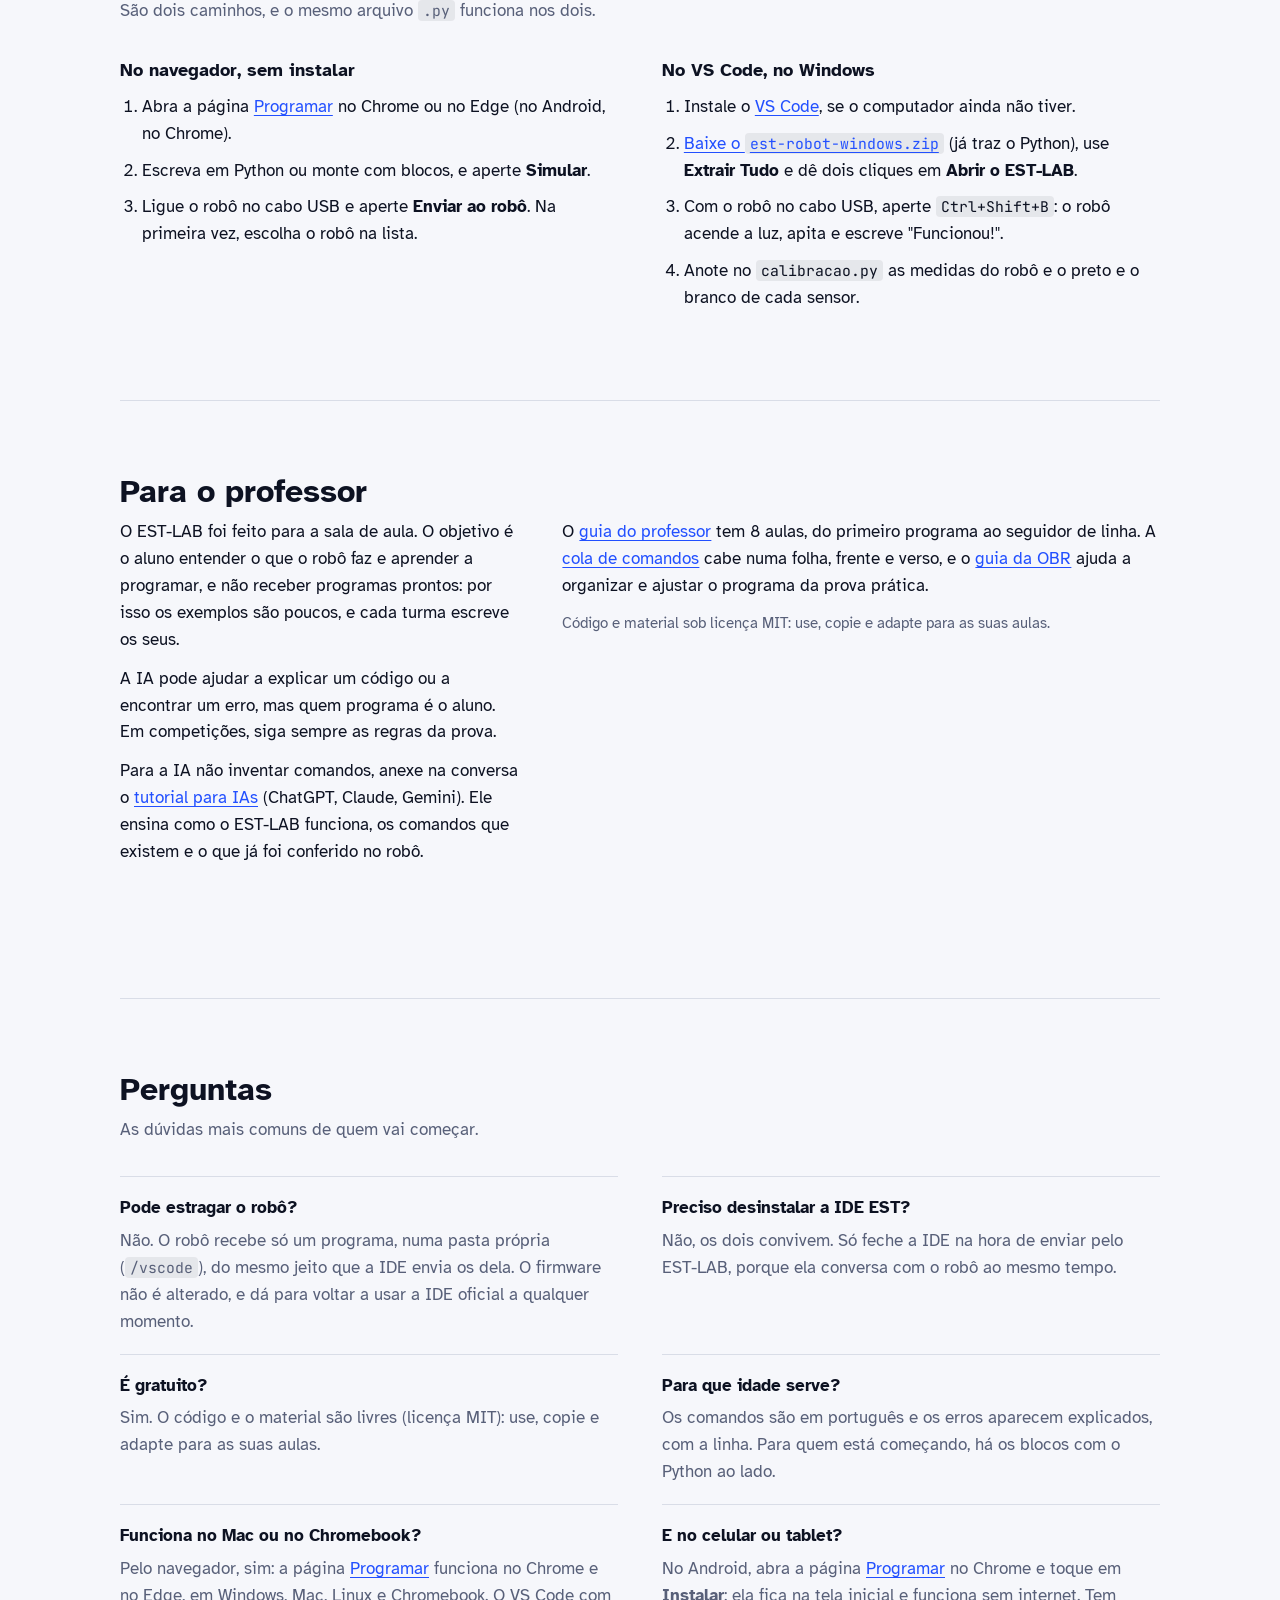
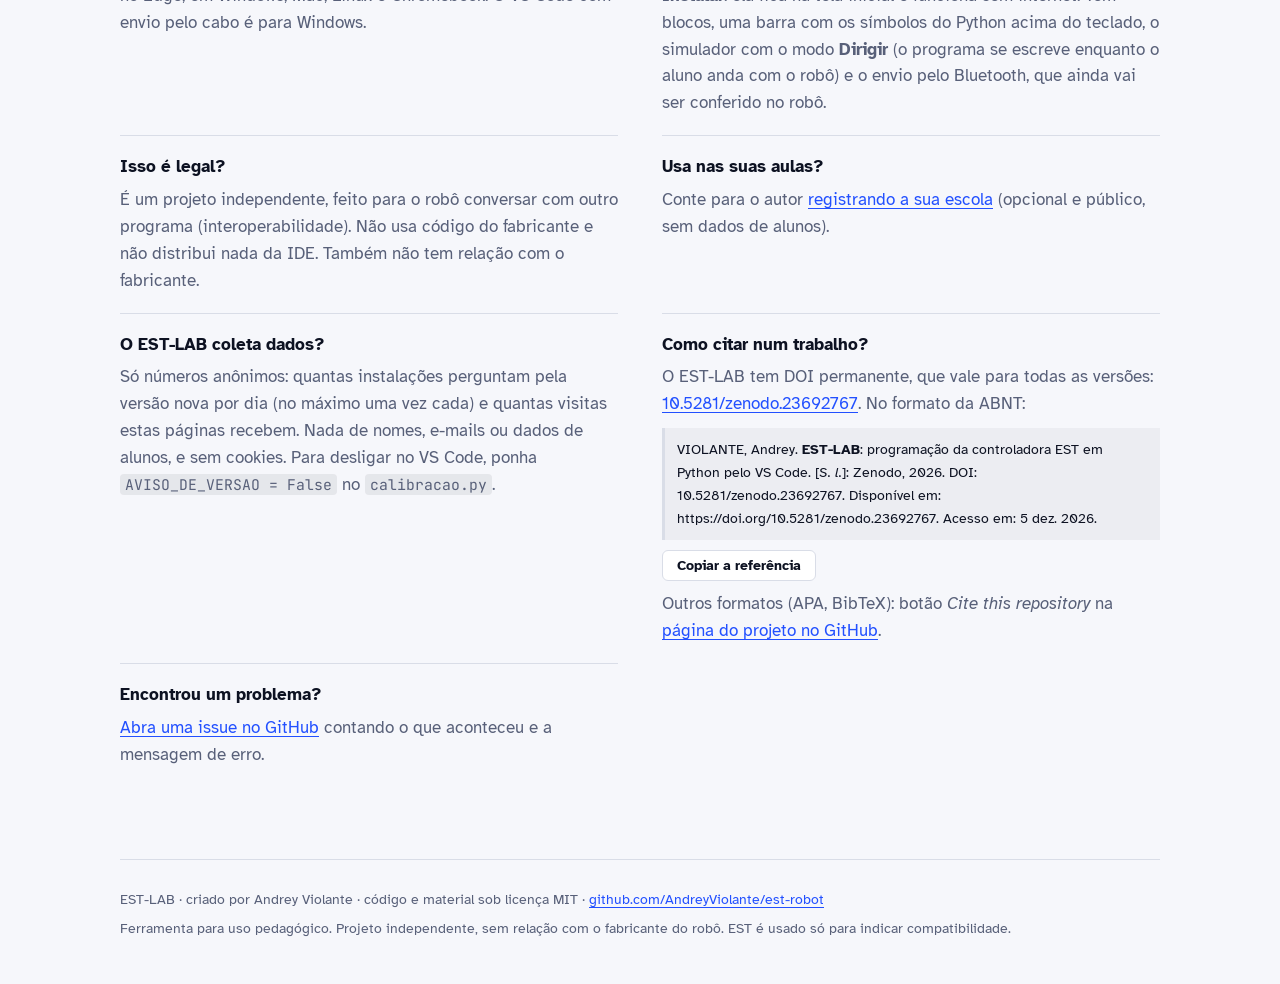
==== commit cfe1e48f: "Tutorial para IAs e o que o Teste geral de 13/11 conferiu no robô docs/tutorial-para-ia.md: para ane" ====
--- a/docs/index.html
+++ b/docs/index.html
@@ -244,6 +244,8 @@
           programar, e não receber programas prontos: por isso os exemplos são poucos, e cada turma escreve os seus.</p>
         <p>A IA pode ajudar a explicar um código ou a encontrar um erro, mas quem programa é o aluno. Em competições,
           siga sempre as regras da prova.</p>
+        <p>Para a IA não inventar comandos, anexe na conversa o <a href="https://github.com/AndreyViolante/est-robot/blob/master/docs/tutorial-para-ia.md" target="_blank" rel="noopener">tutorial para IAs</a>
+          (ChatGPT, Claude, Gemini). Ele ensina como o EST-LAB funciona, os comandos que existem e o que já foi conferido no robô.</p>
       </div>
       <div>
         <p>O <a href="https://github.com/AndreyViolante/est-robot/blob/master/docs/guia-do-professor.md" target="_blank" rel="noopener">guia do professor</a>
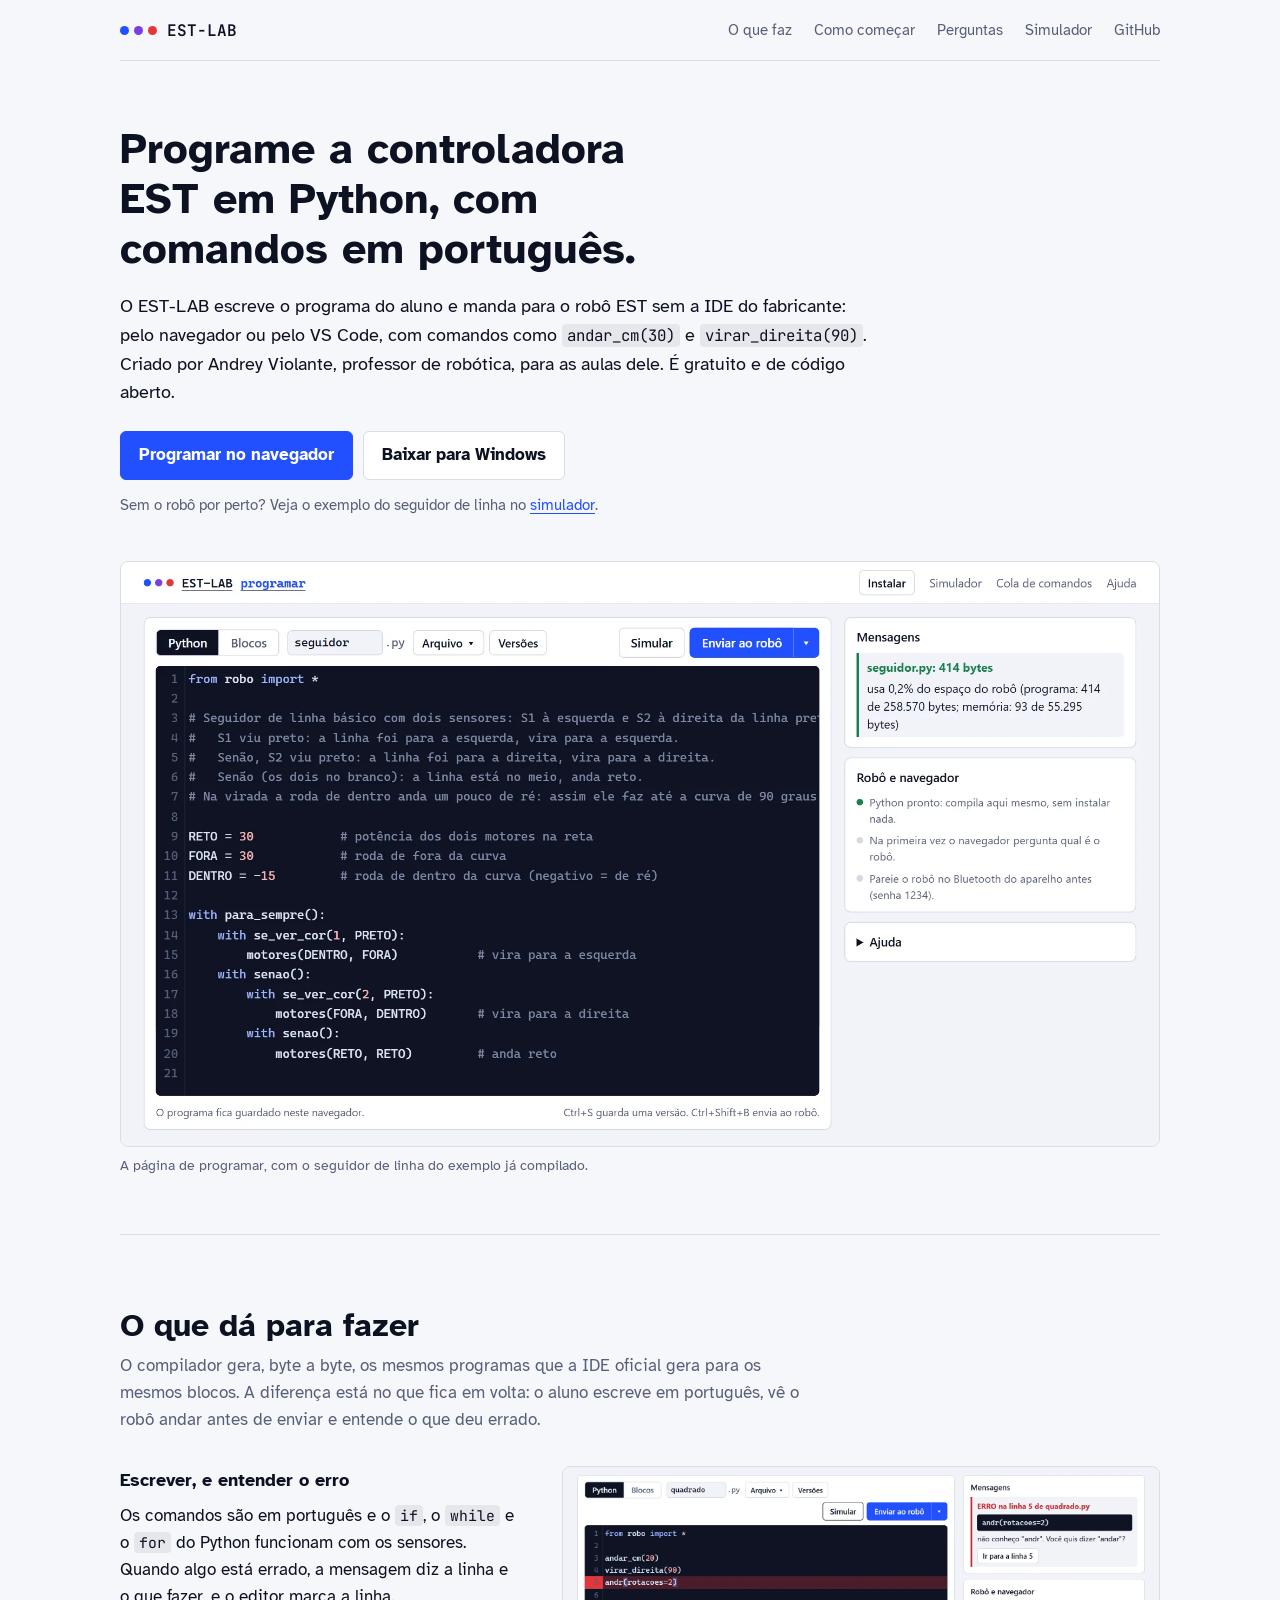
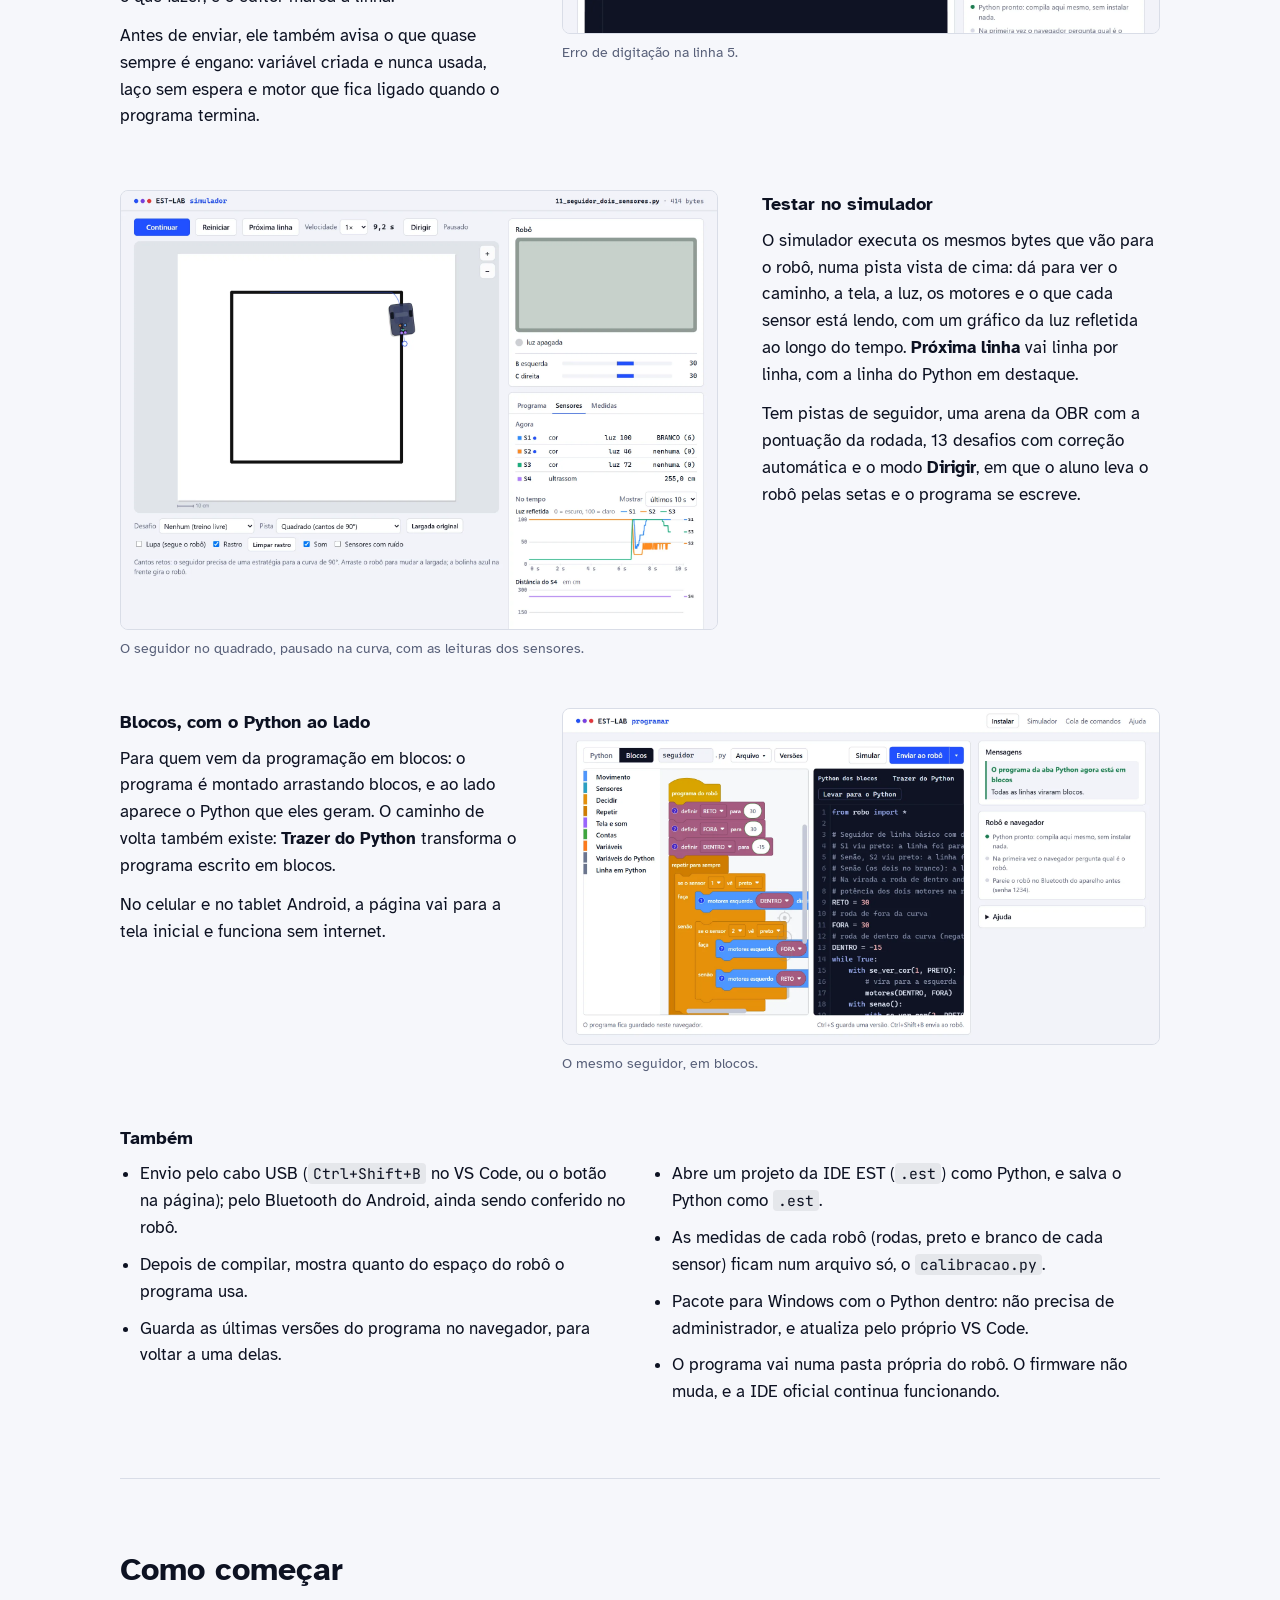
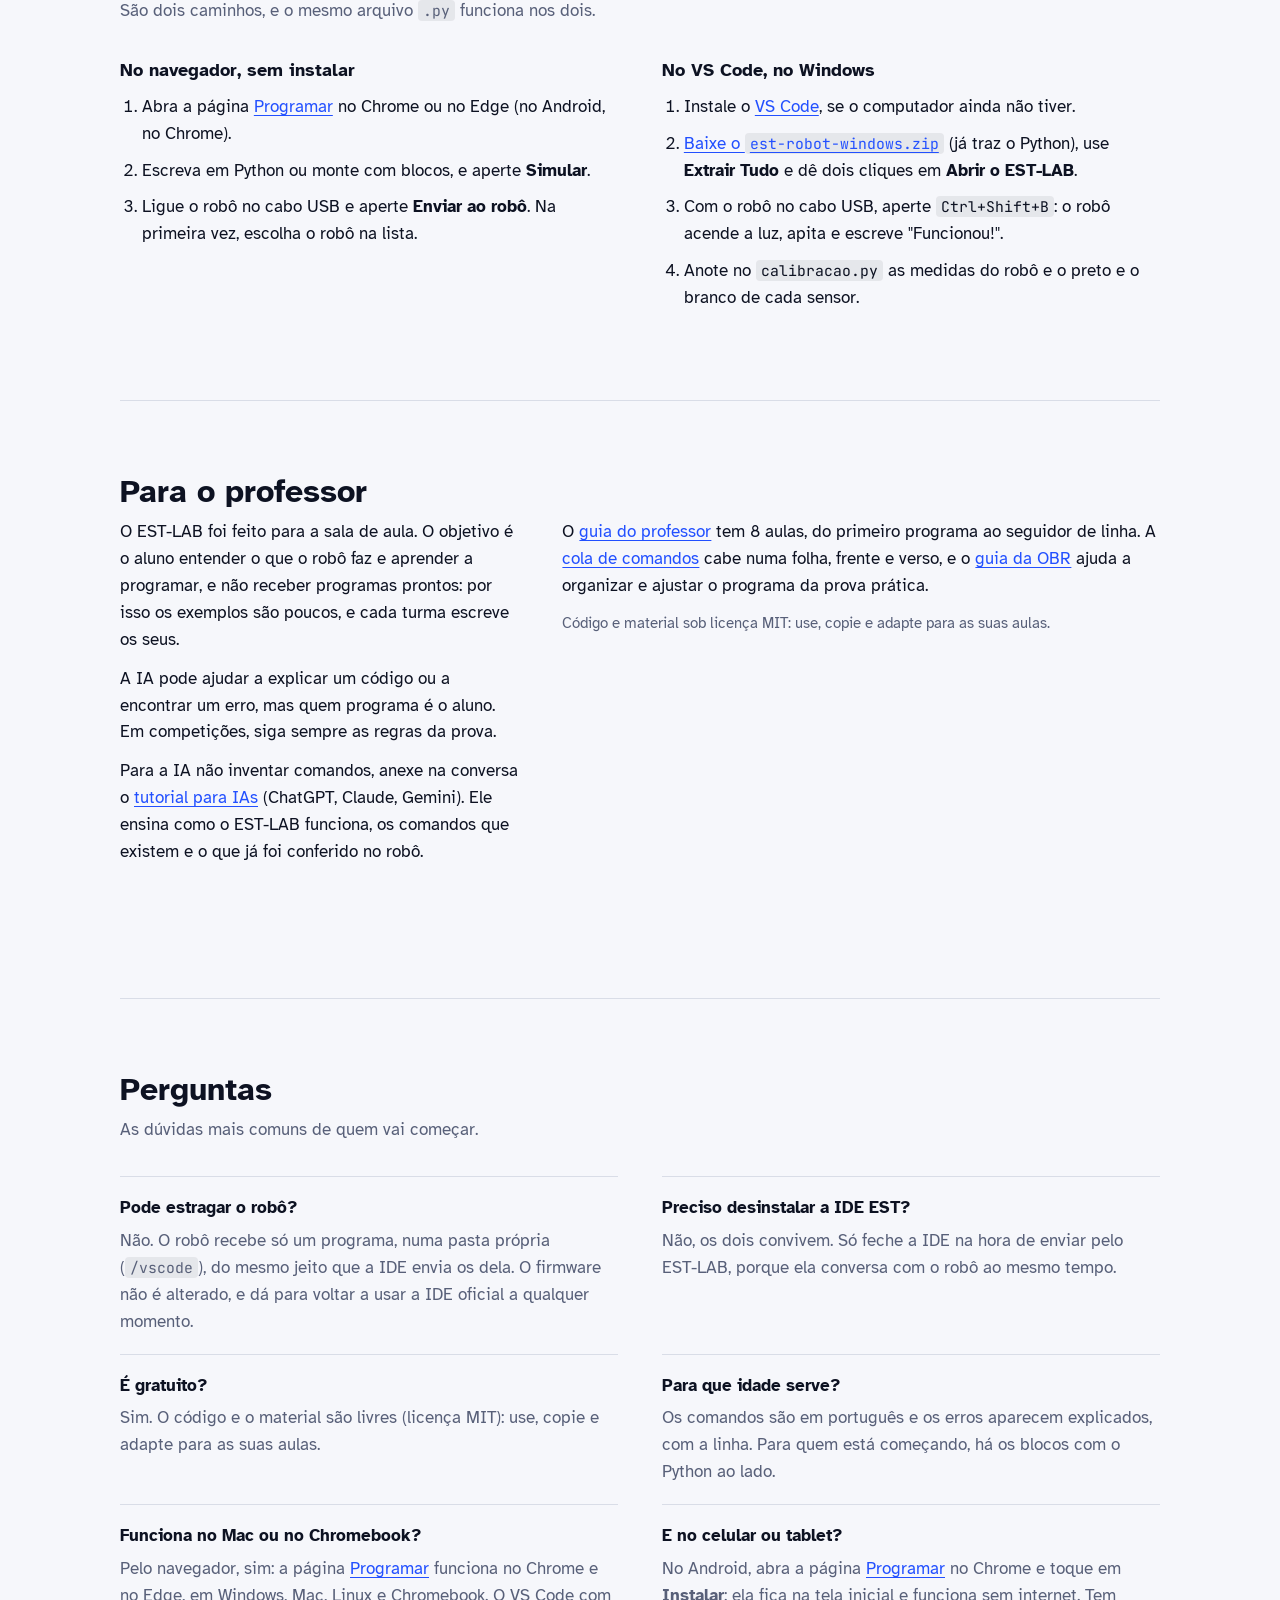
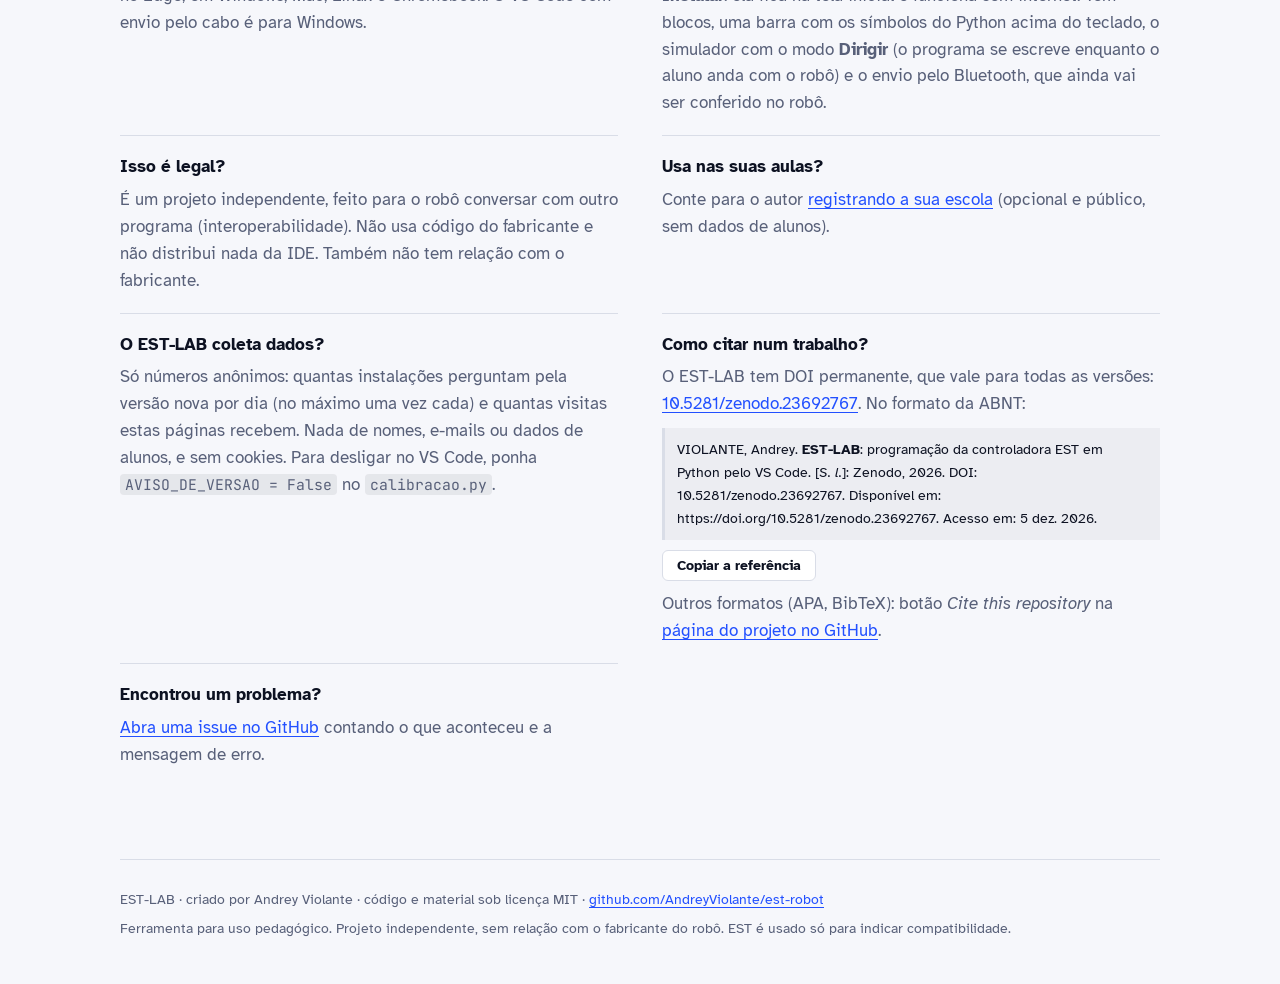
==== commit 89c17804: "Versão 0.1.8: 13 desafios, teste geral mais fácil e aviso de USB desconhecido Desafios: "Cruzamentos" ====
--- a/docs/index.html
+++ b/docs/index.html
@@ -177,7 +177,7 @@
         <p>O simulador executa os mesmos bytes que vão para o robô, numa pista vista de cima: dá para ver o caminho,
           a tela, a luz, os motores e o que cada sensor está lendo, com um gráfico da luz refletida ao longo do tempo.
           <b>Próxima linha</b> vai linha por linha, com a linha do Python em destaque.</p>
-        <p>Tem pistas de seguidor, uma arena da OBR com a pontuação da rodada, 8 desafios com correção automática e o
+        <p>Tem pistas de seguidor, uma arena da OBR com a pontuação da rodada, 13 desafios com correção automática e o
           modo <b>Dirigir</b>, em que o aluno leva o robô pelas setas e o programa se escreve.</p>
       </div>
       <figure class="tela">
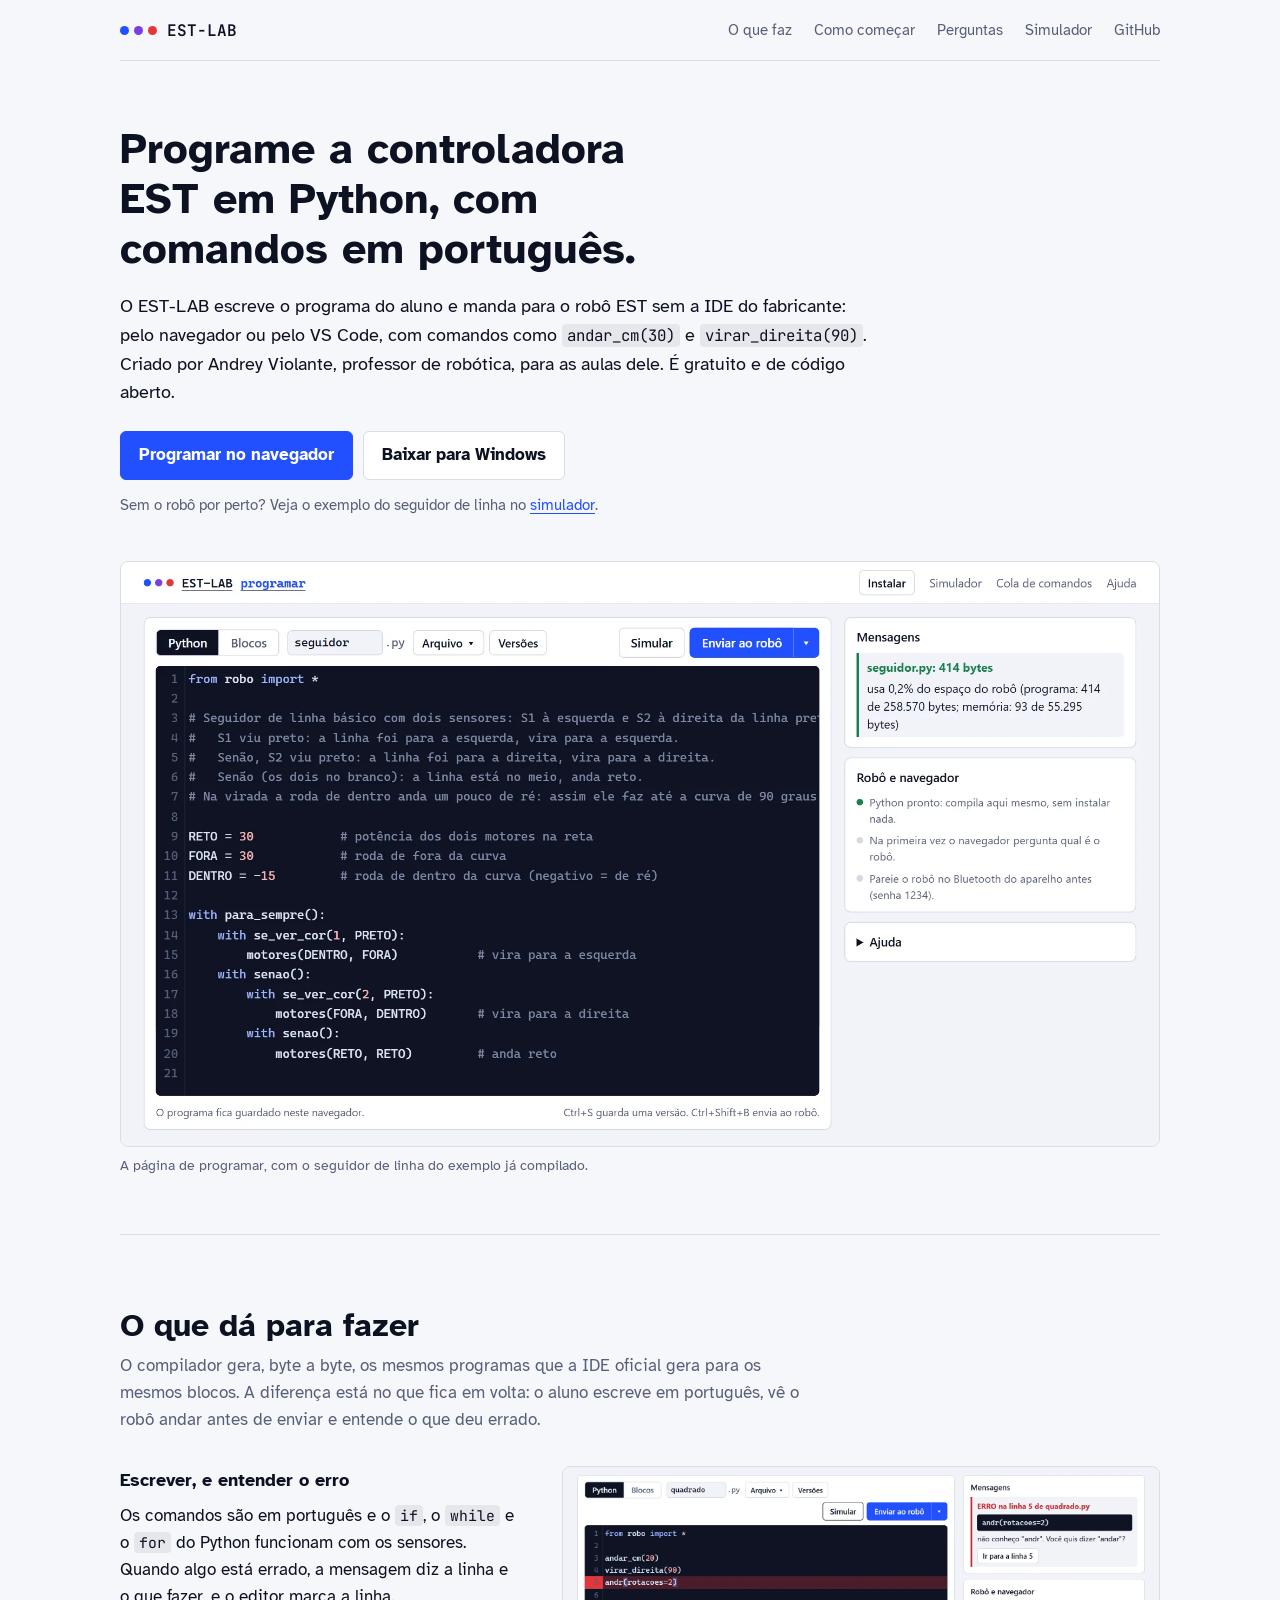
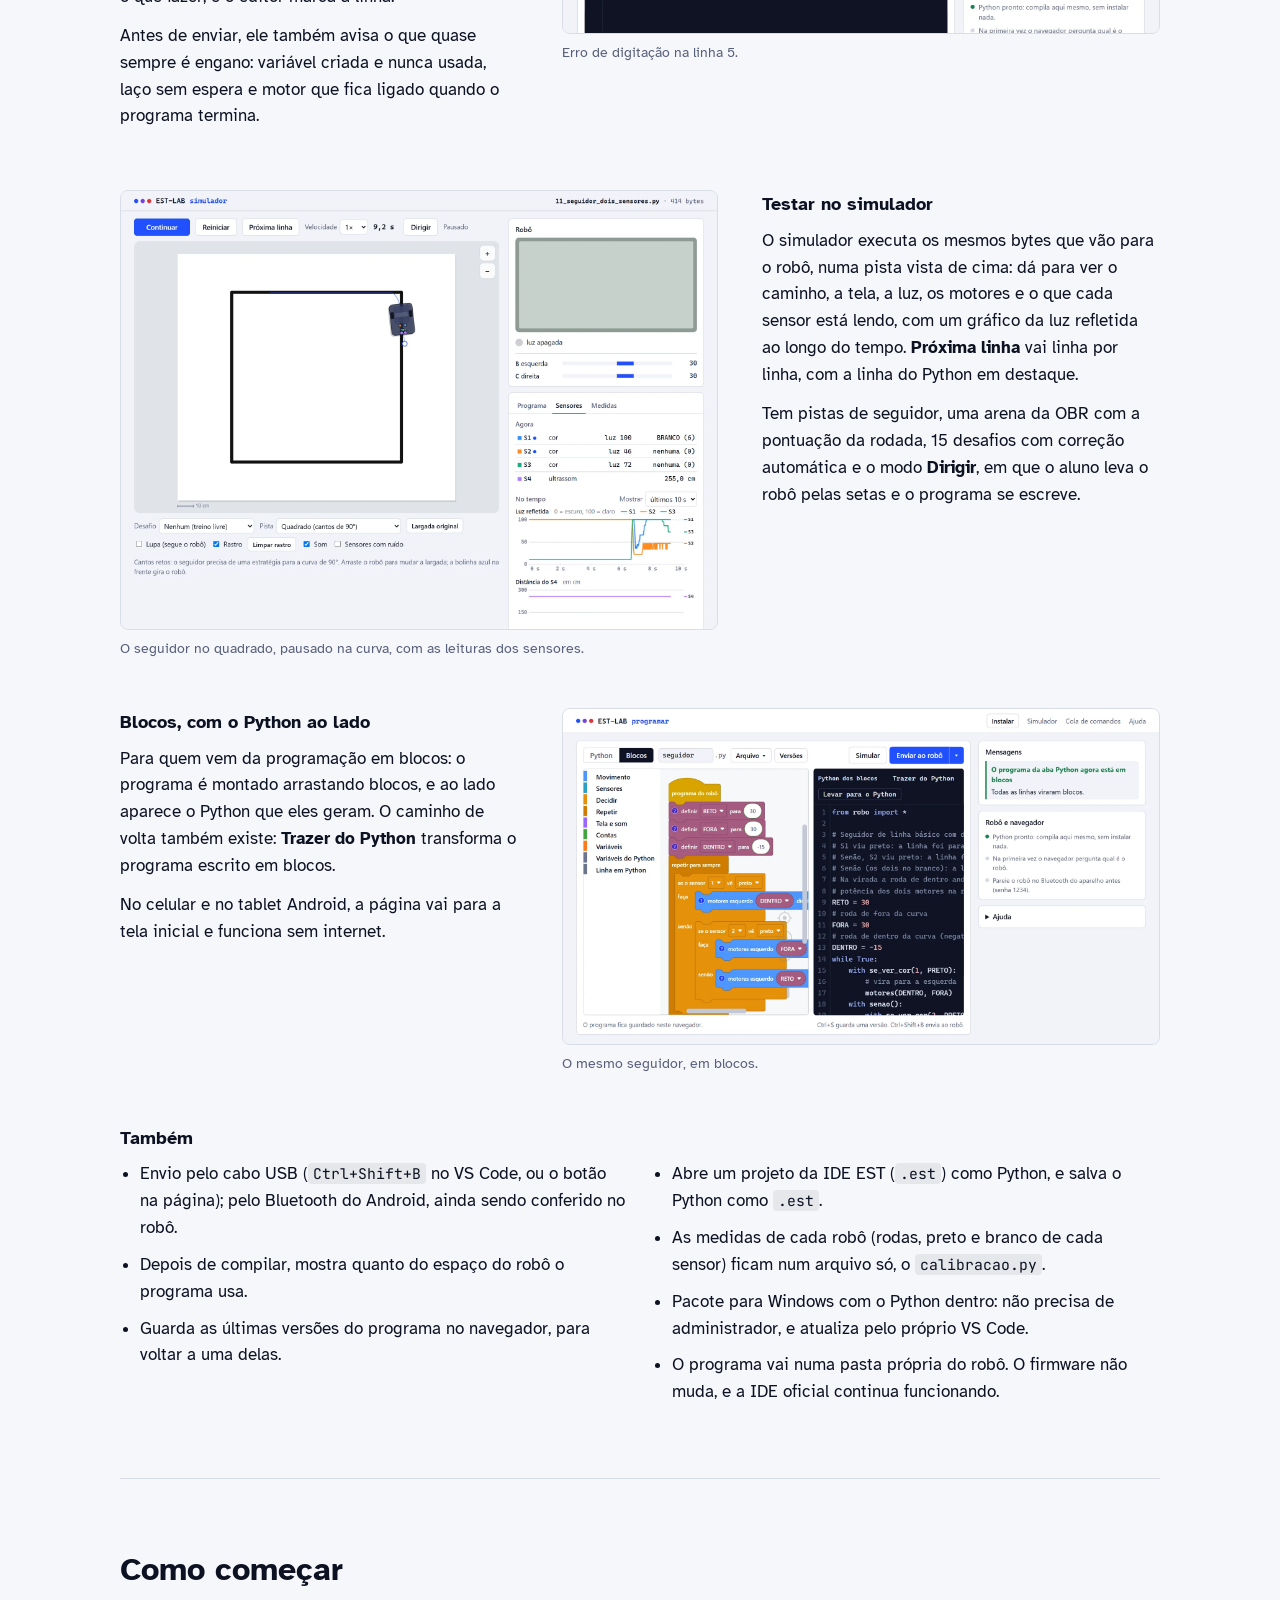
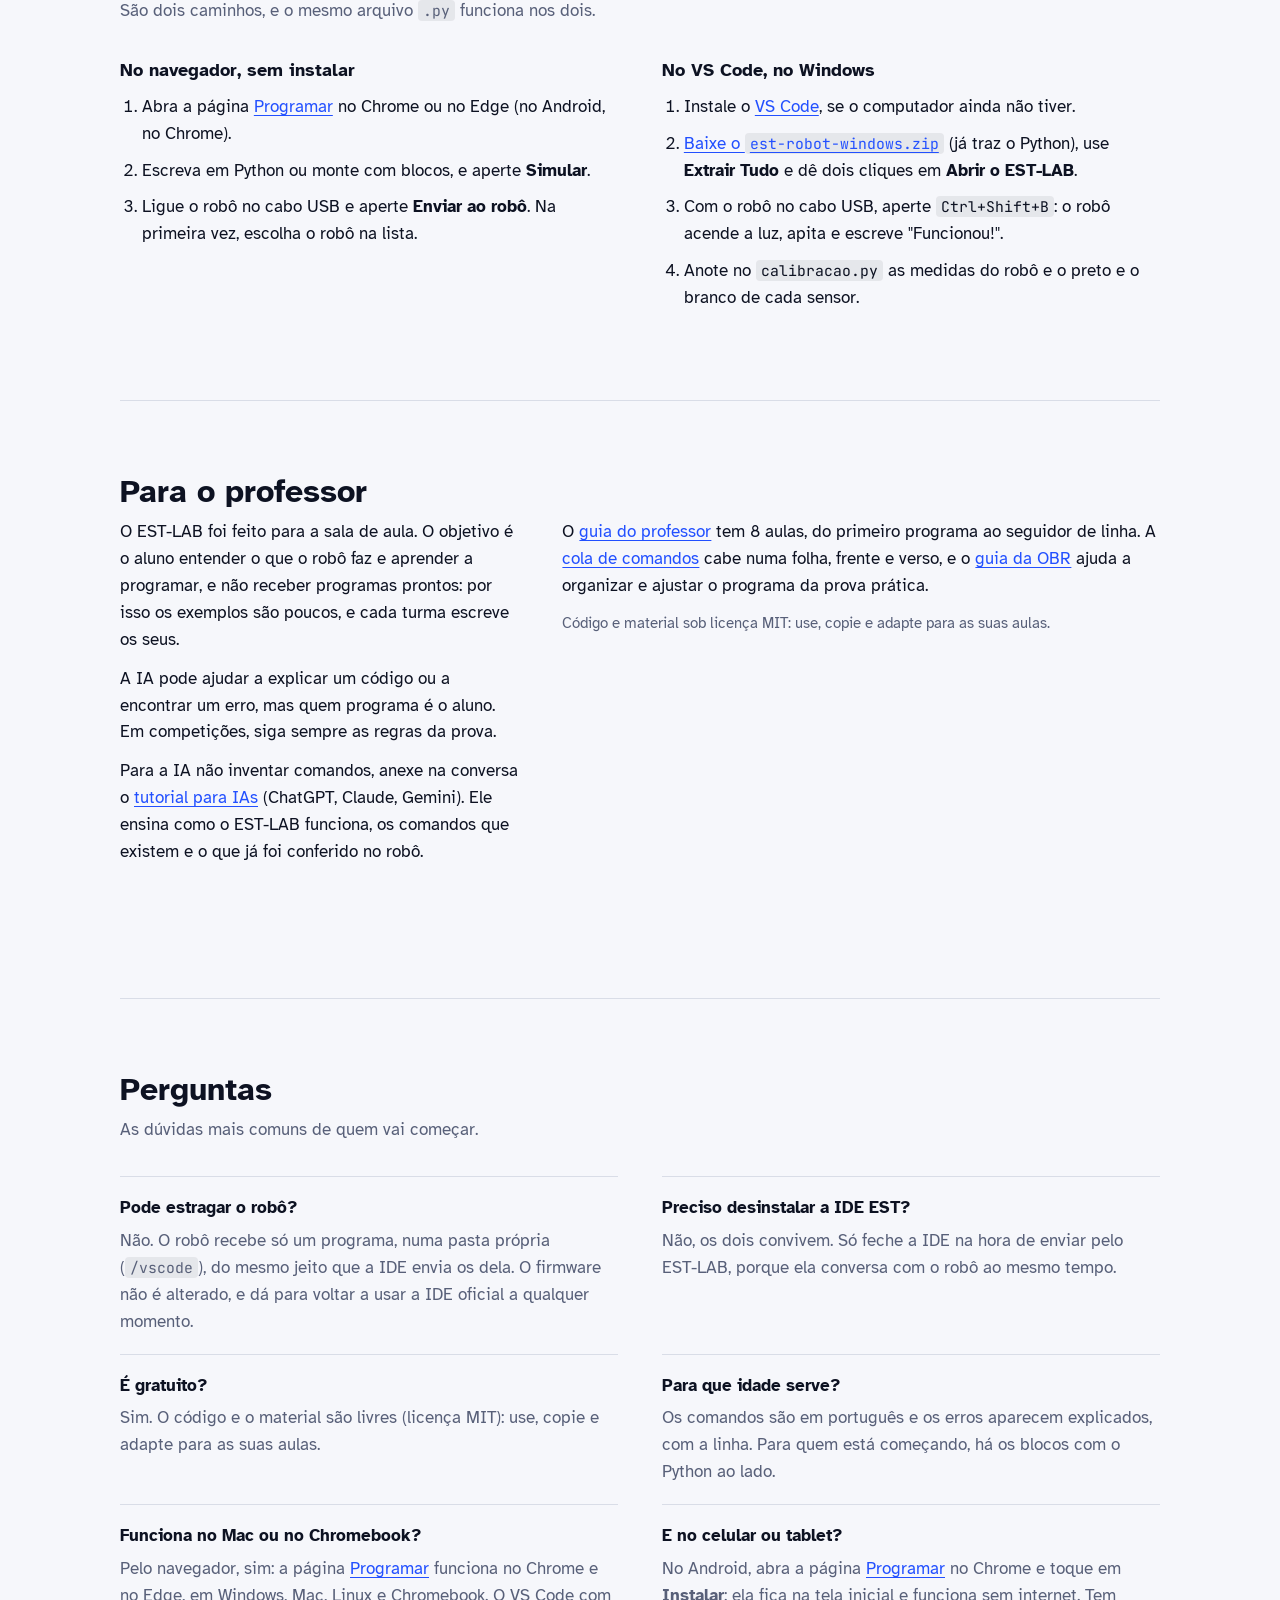
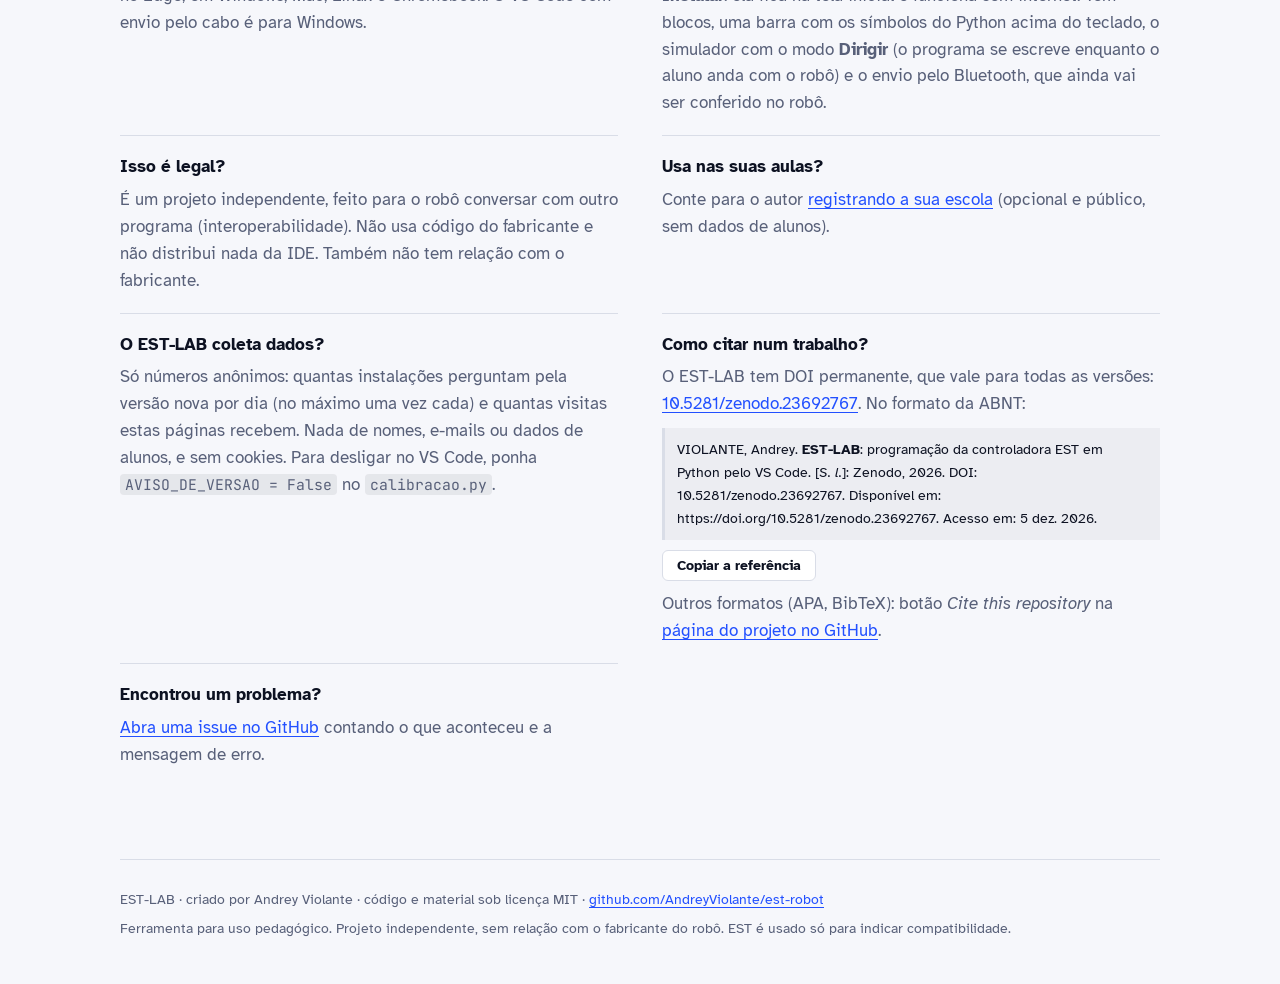
==== commit 6c22e6f2: "Desafios 14 e 15 com giroscópio, desvio do giroscópio e modo projetor Dois desafios novos, que abrem" ====
--- a/docs/index.html
+++ b/docs/index.html
@@ -177,7 +177,7 @@
         <p>O simulador executa os mesmos bytes que vão para o robô, numa pista vista de cima: dá para ver o caminho,
           a tela, a luz, os motores e o que cada sensor está lendo, com um gráfico da luz refletida ao longo do tempo.
           <b>Próxima linha</b> vai linha por linha, com a linha do Python em destaque.</p>
-        <p>Tem pistas de seguidor, uma arena da OBR com a pontuação da rodada, 13 desafios com correção automática e o
+        <p>Tem pistas de seguidor, uma arena da OBR com a pontuação da rodada, 15 desafios com correção automática e o
           modo <b>Dirigir</b>, em que o aluno leva o robô pelas setas e o programa se escreve.</p>
       </div>
       <figure class="tela">
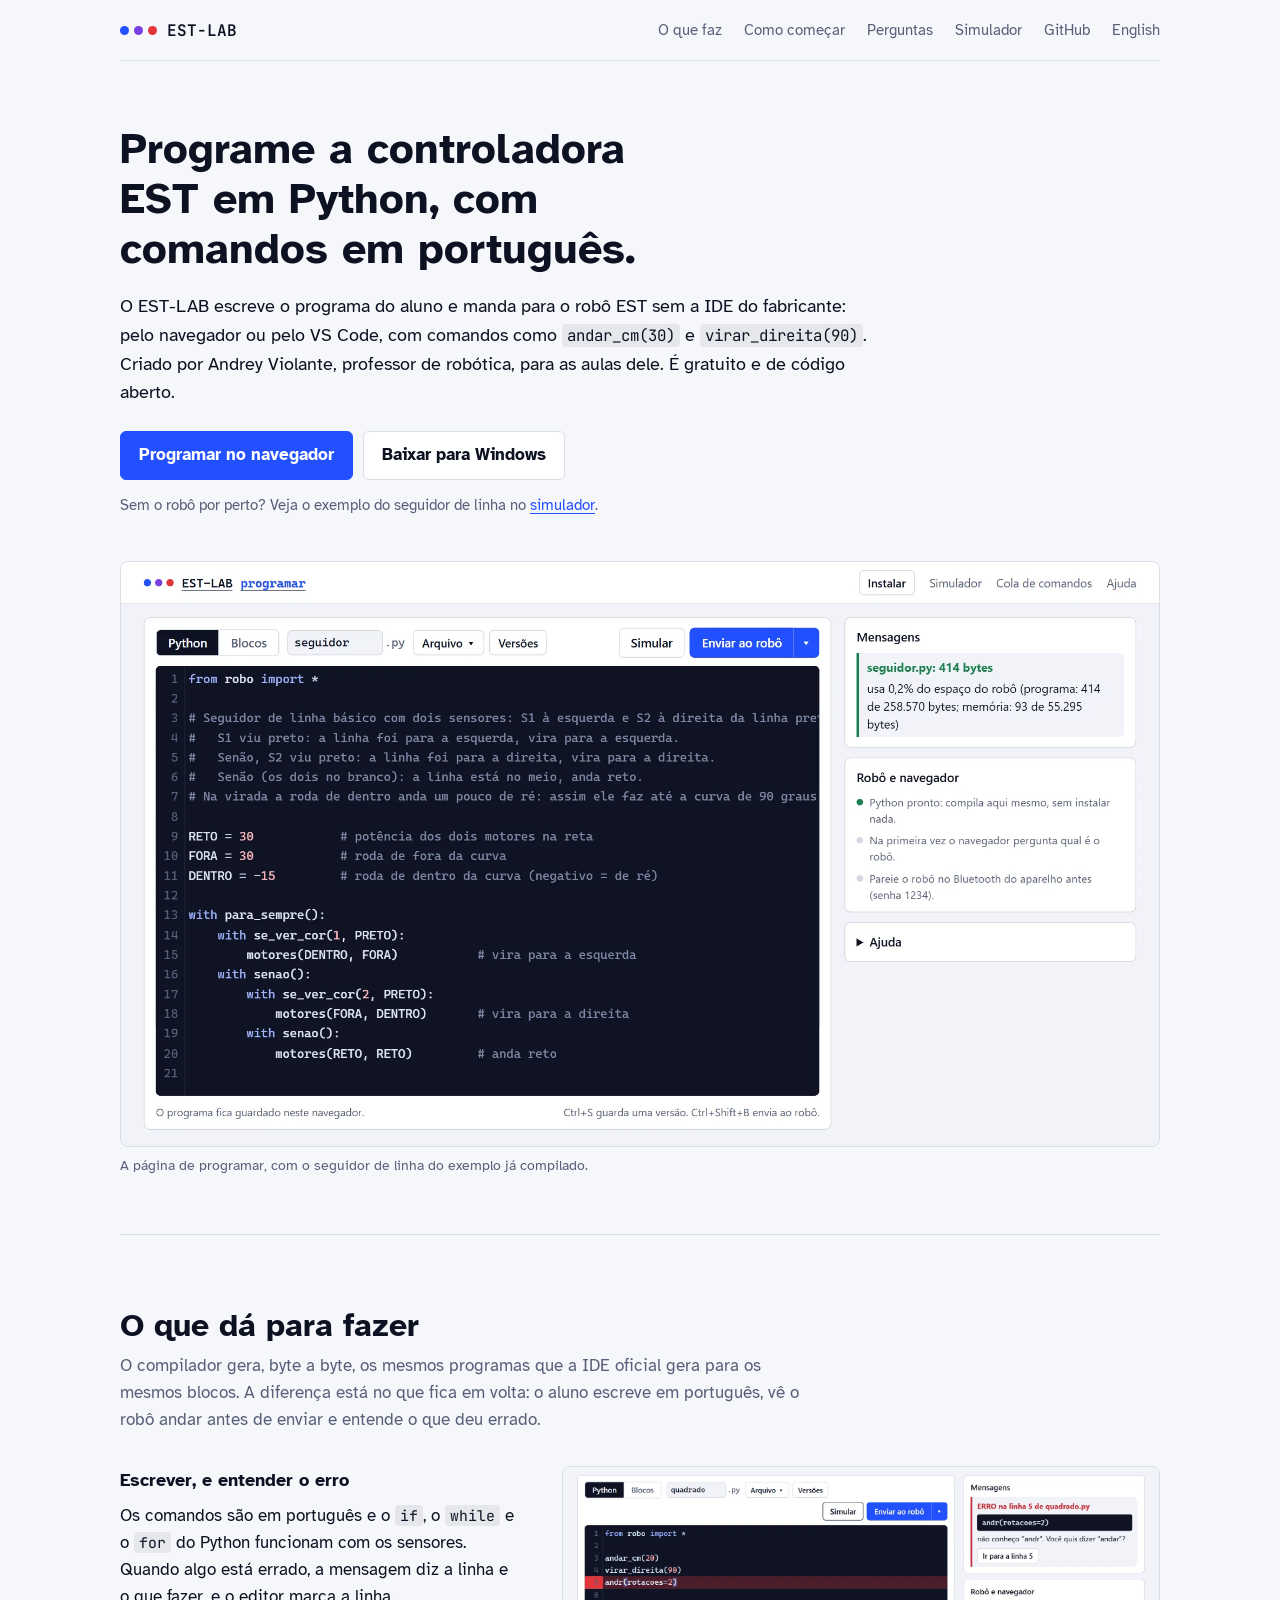
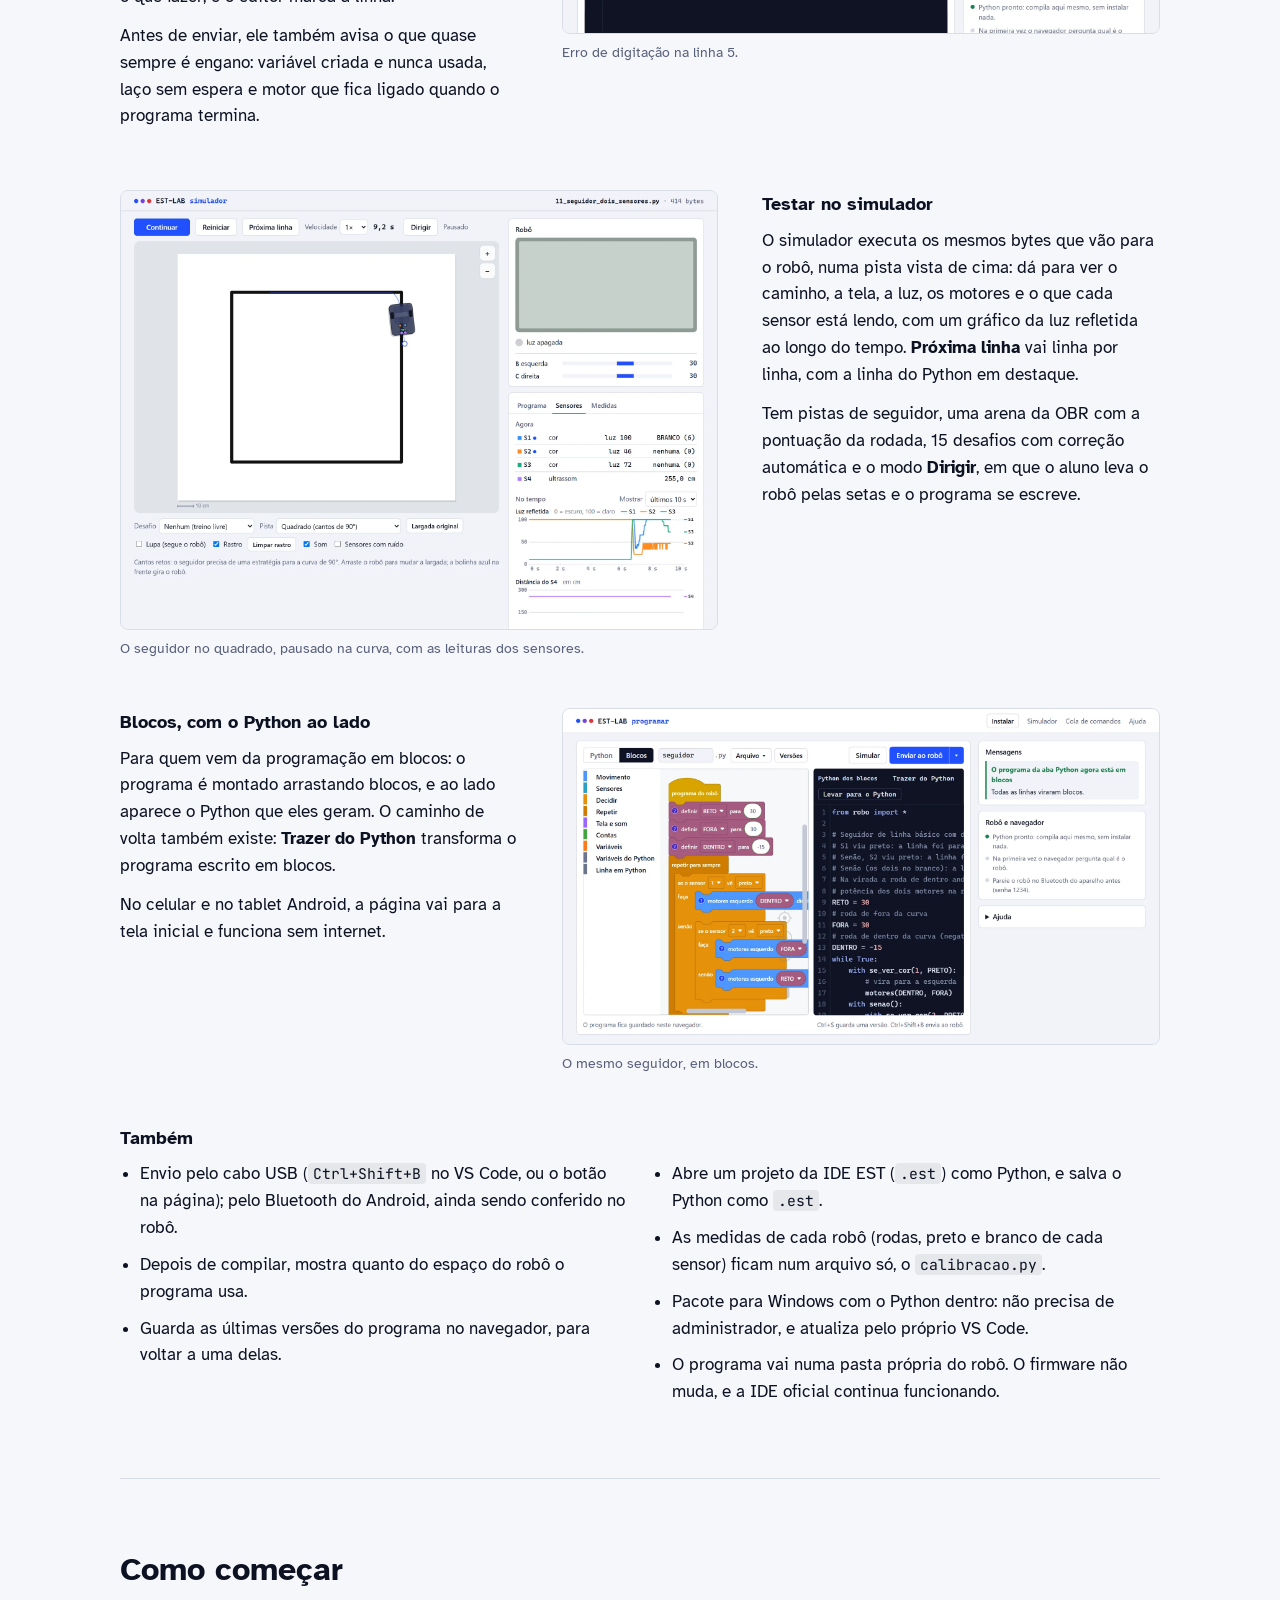
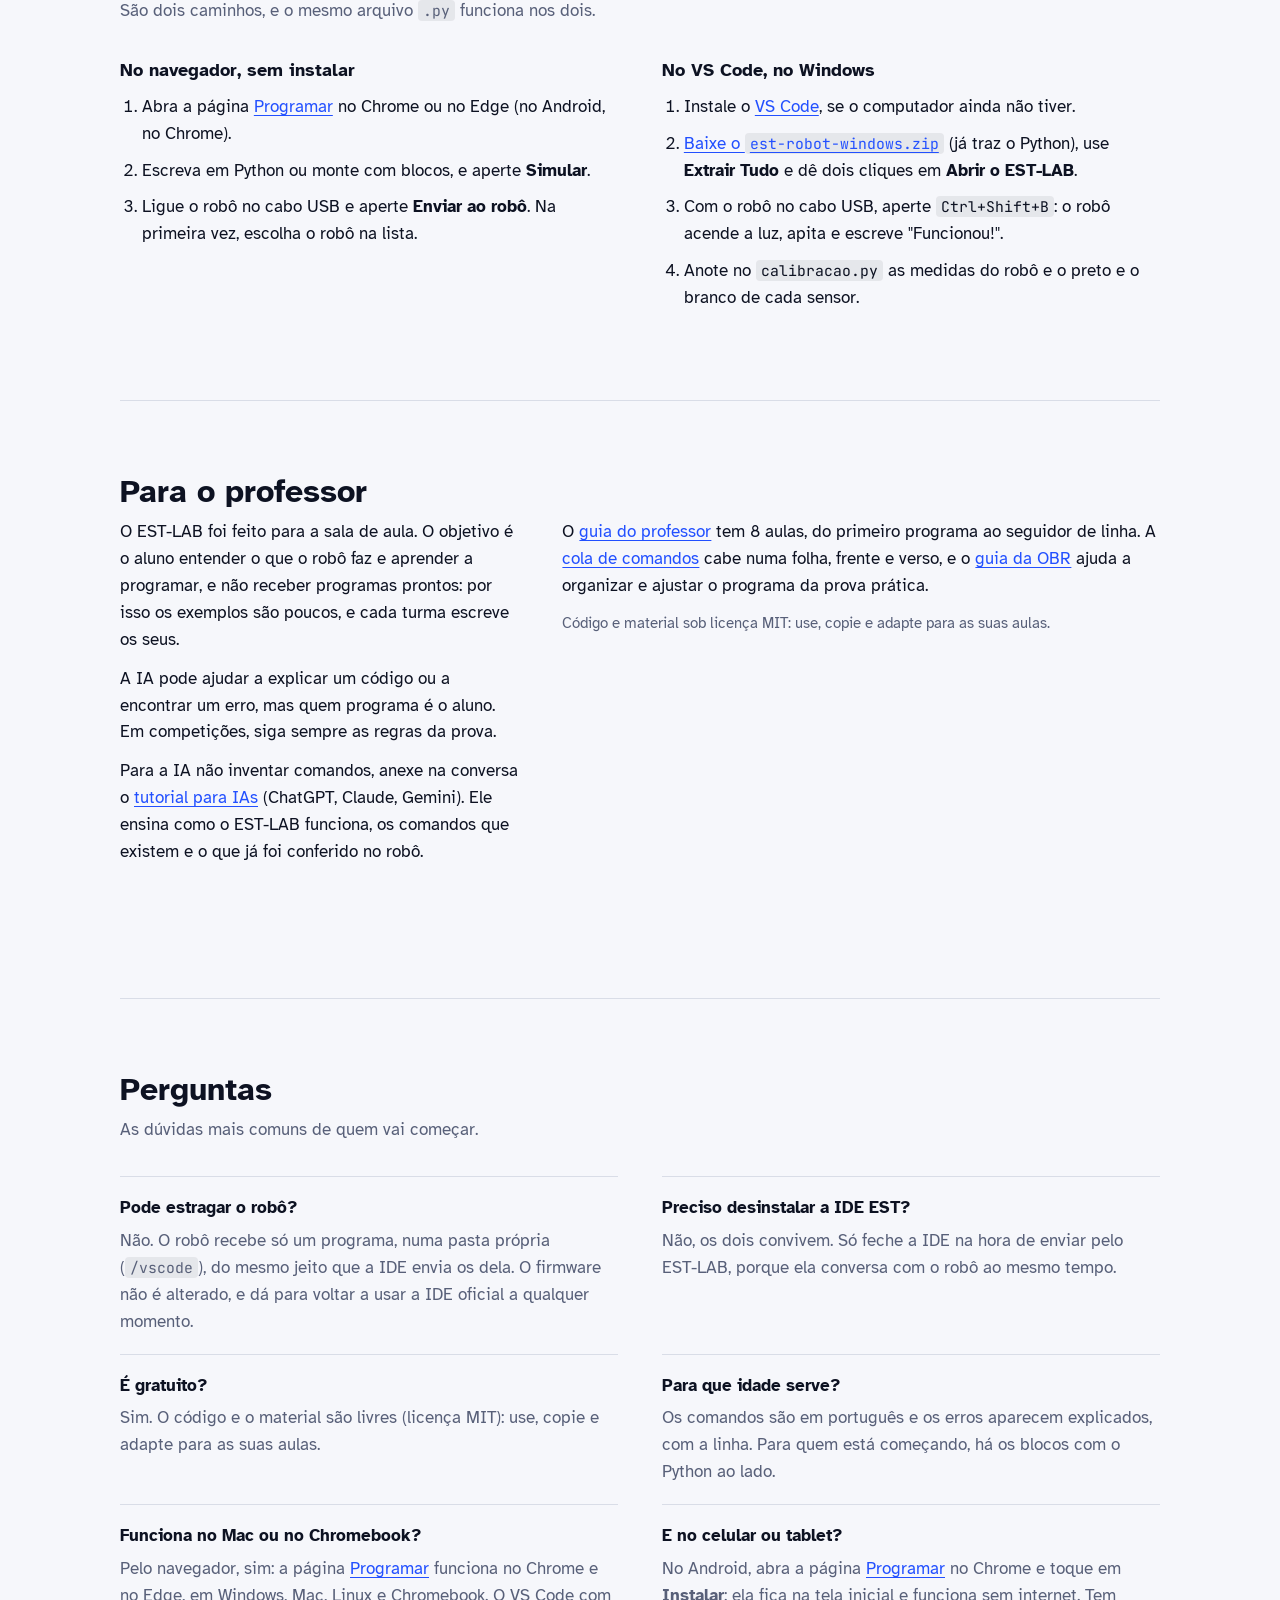
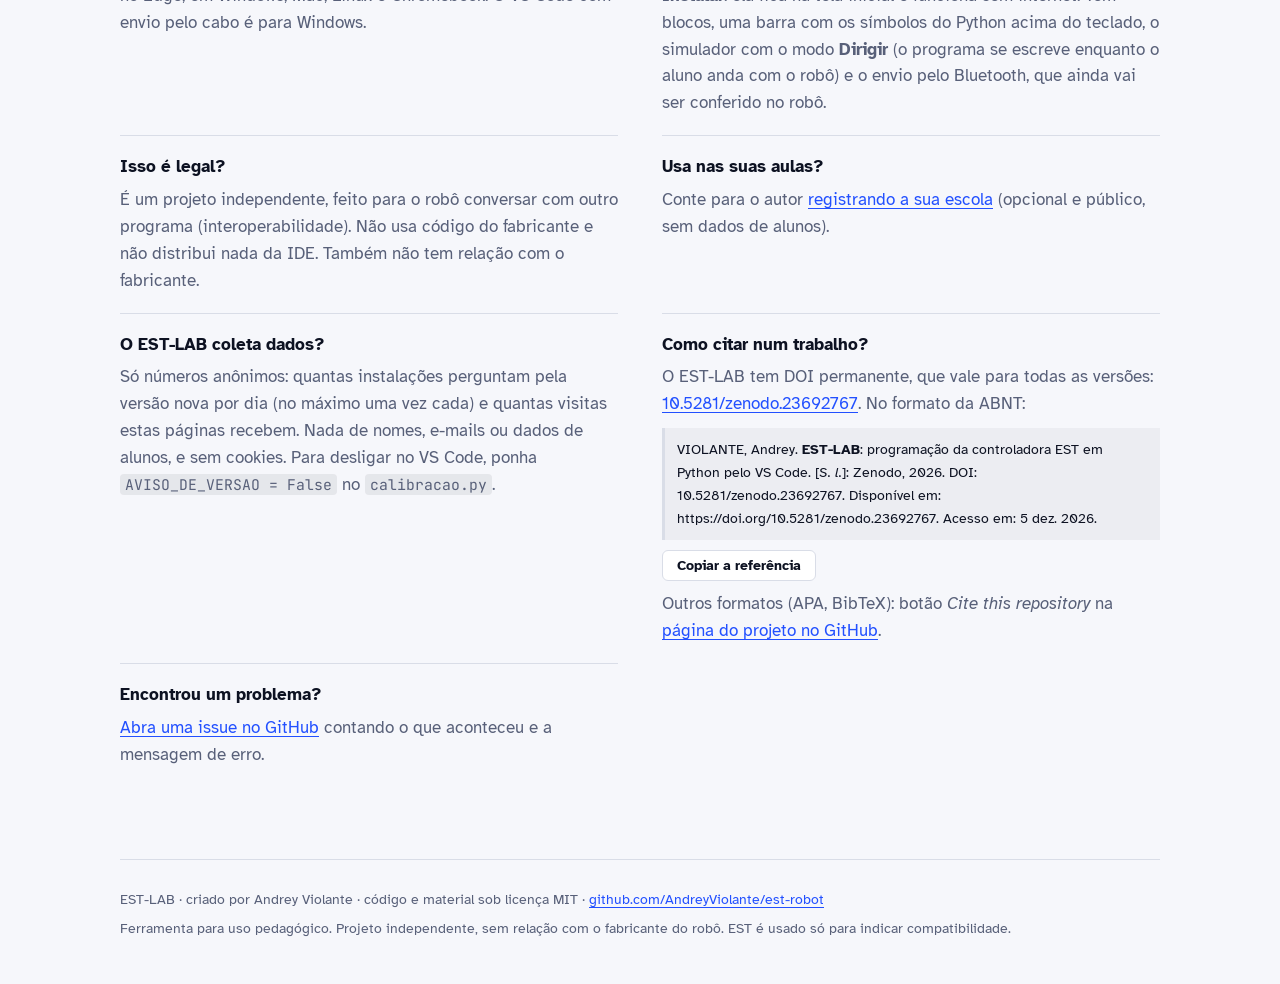
==== commit 4d5014af: "Link do programa leva o desafio e os blocos; trilhas extras de desafios; página em inglês Link do pr" ====
--- a/docs/index.html
+++ b/docs/index.html
@@ -6,6 +6,8 @@
 <meta name="description" content="EST-LAB, ferramenta criada por Andrey Violante para programar a controladora educacional EST em Python, pelo VS Code ou pelo navegador, para uso pedagógico.">
 <style>:root{color-scheme:light;padding-top:env(safe-area-inset-top,0px);padding-bottom:env(safe-area-inset-bottom,0px)}body{margin:0;font:14px system-ui,sans-serif}img{max-width:100%}[hidden]{display:none!important}</style>
 <title>EST-LAB</title>
+<link rel="alternate" hreflang="pt-BR" href="https://andreyviolante.github.io/est-robot/">
+<link rel="alternate" hreflang="en" href="https://andreyviolante.github.io/est-robot/en/">
 <link rel="icon" href="programar/icones/icone-32.png" sizes="32x32" type="image/png">
 <link rel="apple-touch-icon" href="programar/icones/icone-180.png">
 <link rel="preconnect" href="https://fonts.googleapis.com">
@@ -127,6 +129,7 @@
       <a class="secao" href="#perguntas">Perguntas</a>
       <a href="simulador/index.html">Simulador</a>
       <a href="https://github.com/AndreyViolante/est-robot" target="_blank" rel="noopener">GitHub</a>
+      <a href="en/" hreflang="en" lang="en">English</a>
     </nav>
   </header>
 
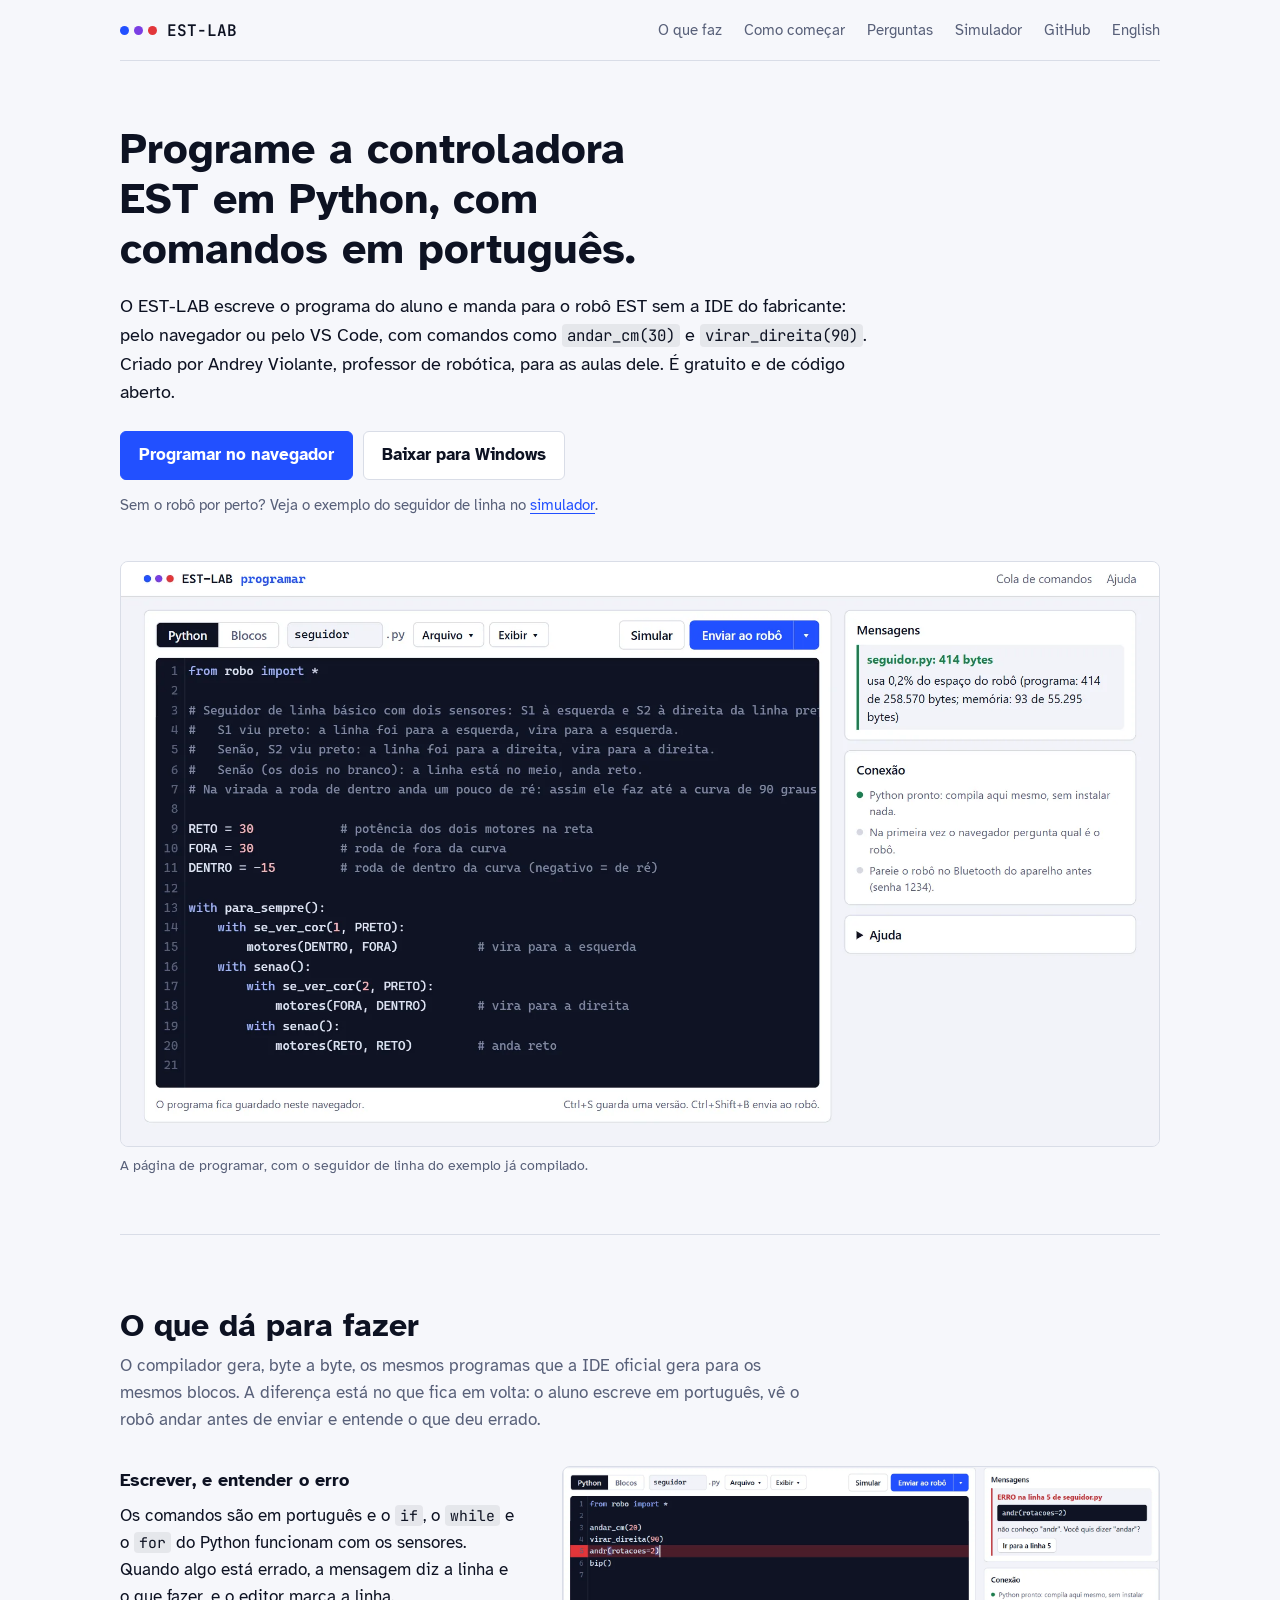
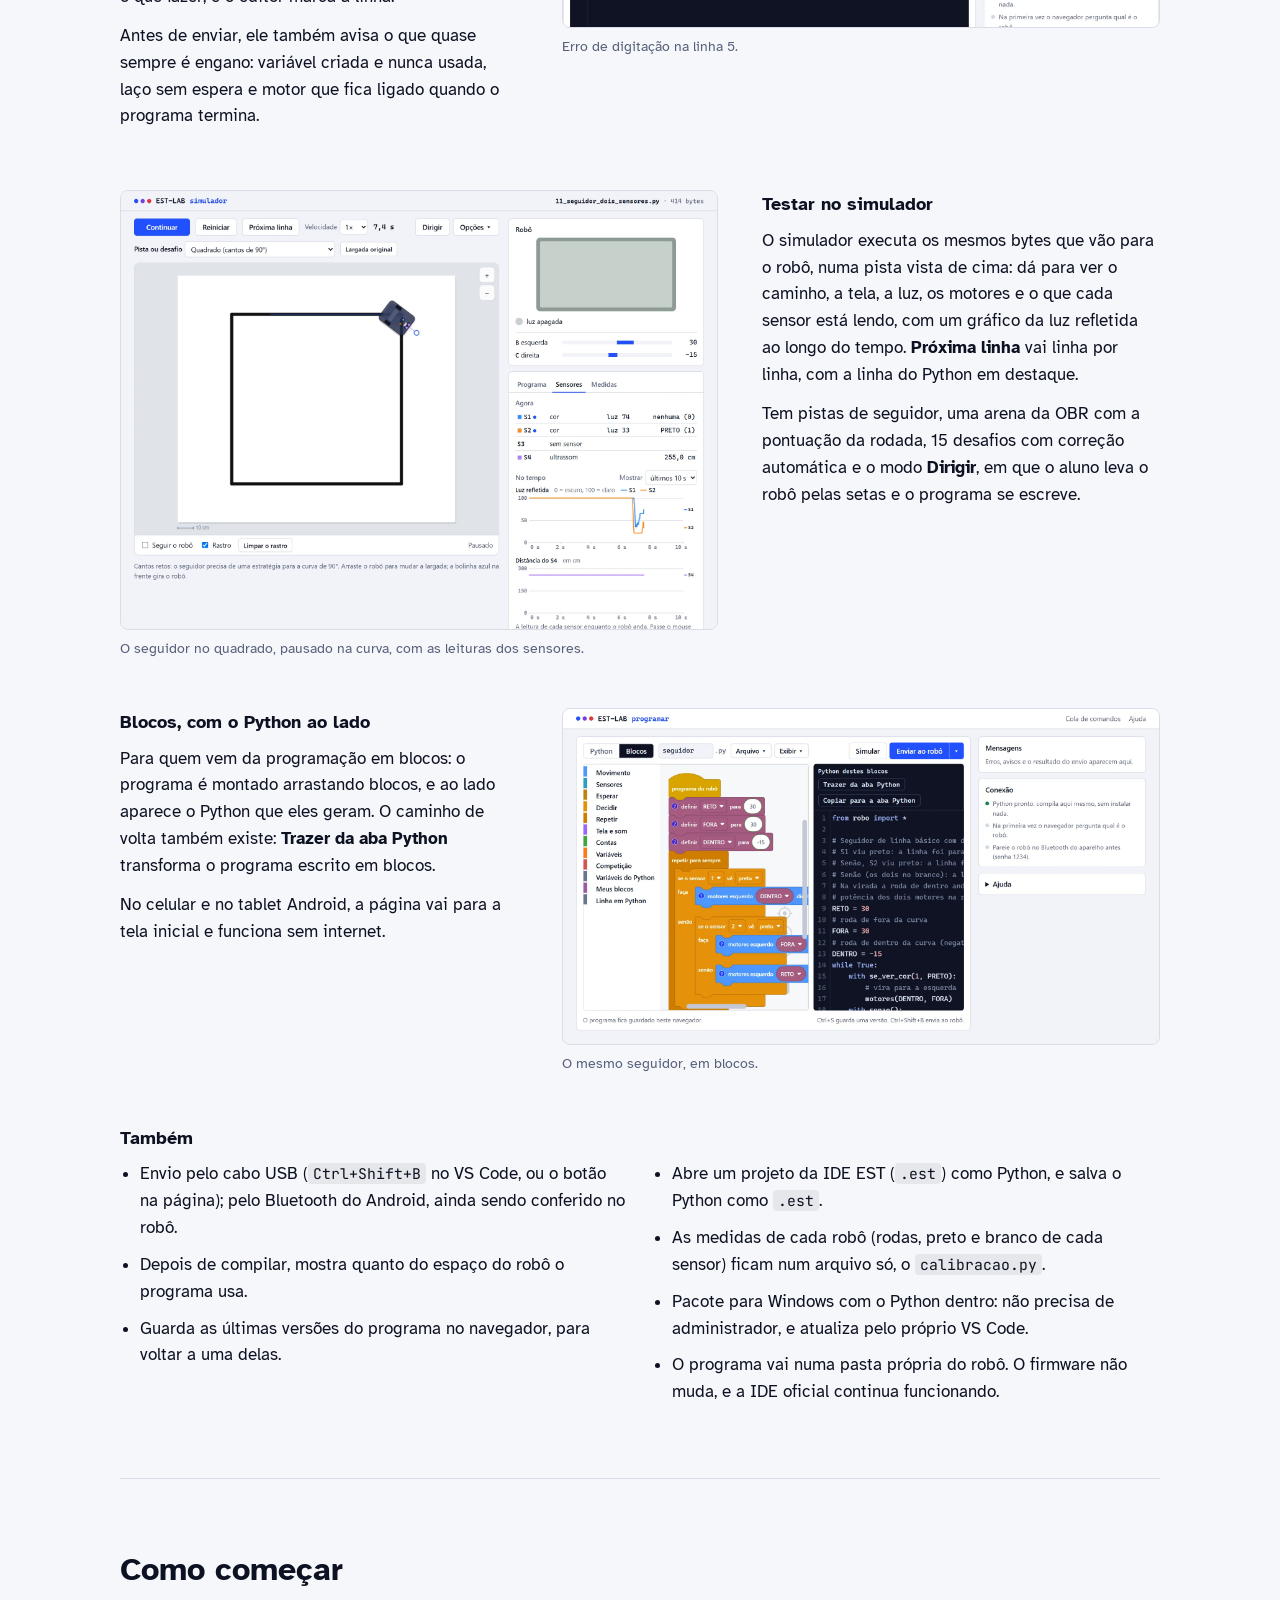
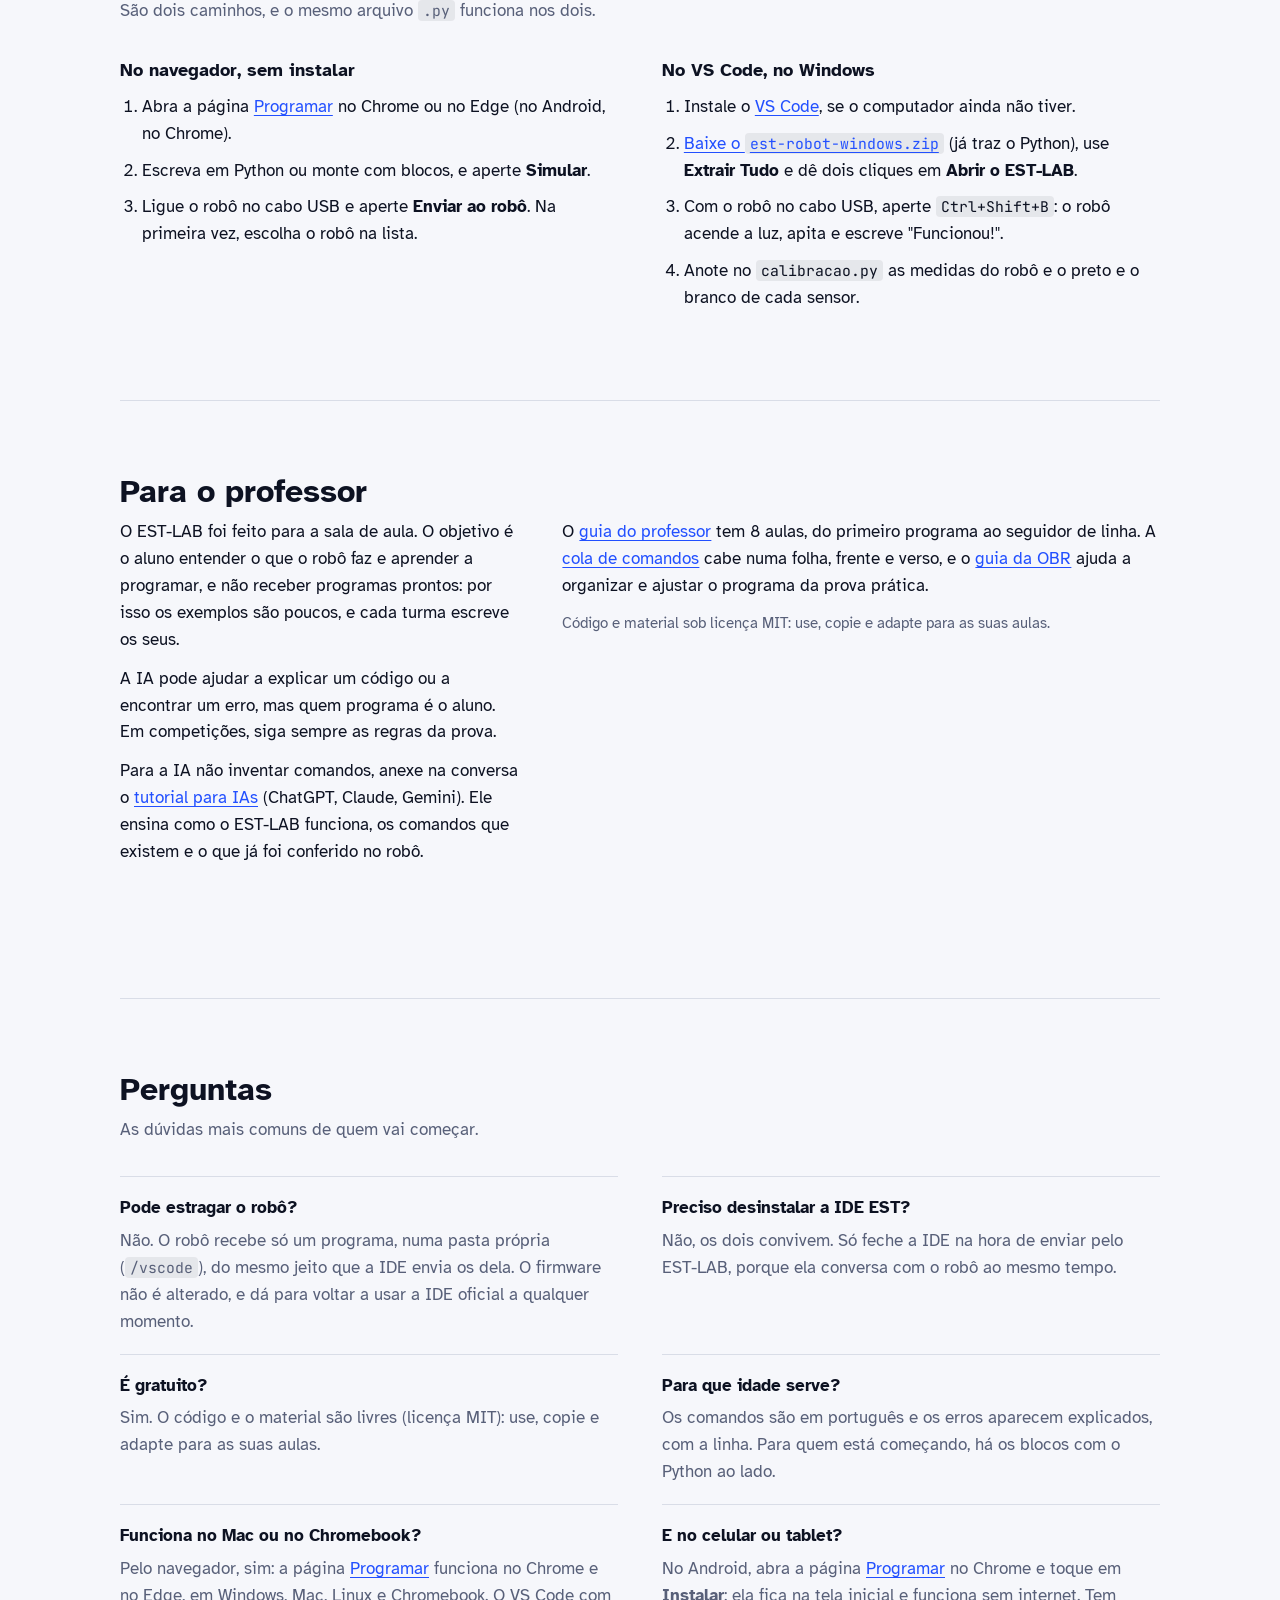
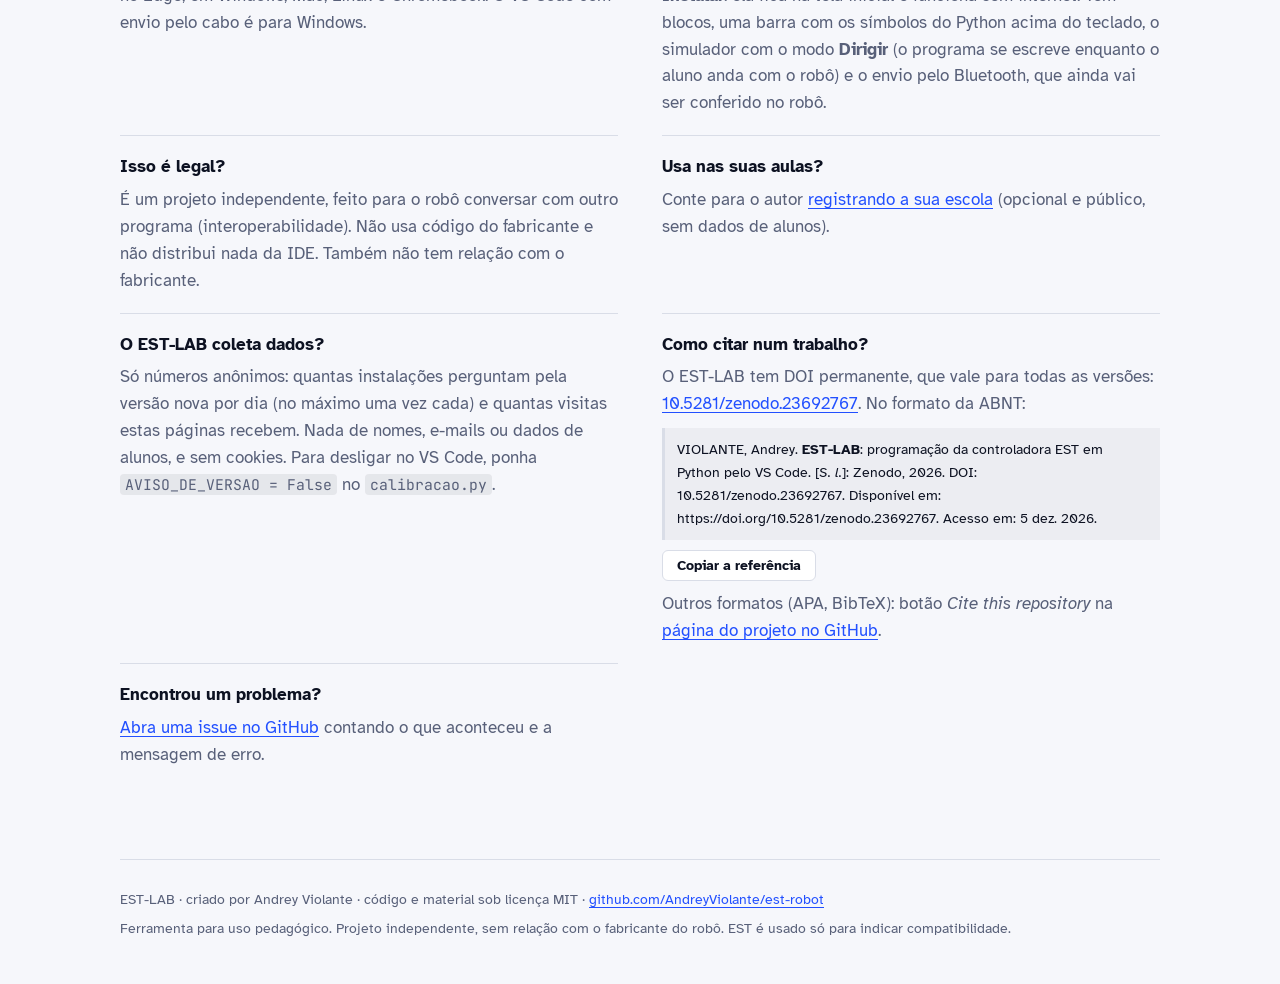
==== commit 10ec48dc: "Páginas de programar e do simulador mais organizadas Página de programar: uma barra só no editor. Ab" ====
--- a/docs/index.html
+++ b/docs/index.html
@@ -169,7 +169,7 @@
           espera e motor que fica ligado quando o programa termina.</p>
       </div>
       <figure class="tela">
-        <img src="img/erro.webp" width="1770" height="495" loading="lazy" alt="Um programa com andr(rotacoes=2) na linha 5: a linha fica marcada em vermelho e a mensagem diz: não conheço andr. Você quis dizer andar?">
+        <img src="img/erro.webp" width="1836" height="495" loading="lazy" alt="Um programa com andr(rotacoes=2) na linha 5: a linha fica marcada em vermelho e a mensagem diz: não conheço andr. Você quis dizer andar?">
         <figcaption>Erro de digitação na linha 5.</figcaption>
       </figure>
     </div>
@@ -193,7 +193,7 @@
       <div>
         <h3>Blocos, com o Python ao lado</h3>
         <p>Para quem vem da programação em blocos: o programa é montado arrastando blocos, e ao lado aparece o Python
-          que eles geram. O caminho de volta também existe: <b>Trazer do Python</b> transforma o programa escrito em
+          que eles geram. O caminho de volta também existe: <b>Trazer da aba Python</b> transforma o programa escrito em
           blocos.</p>
         <p>No celular e no tablet Android, a página vai para a tela inicial e funciona sem internet.</p>
       </div>
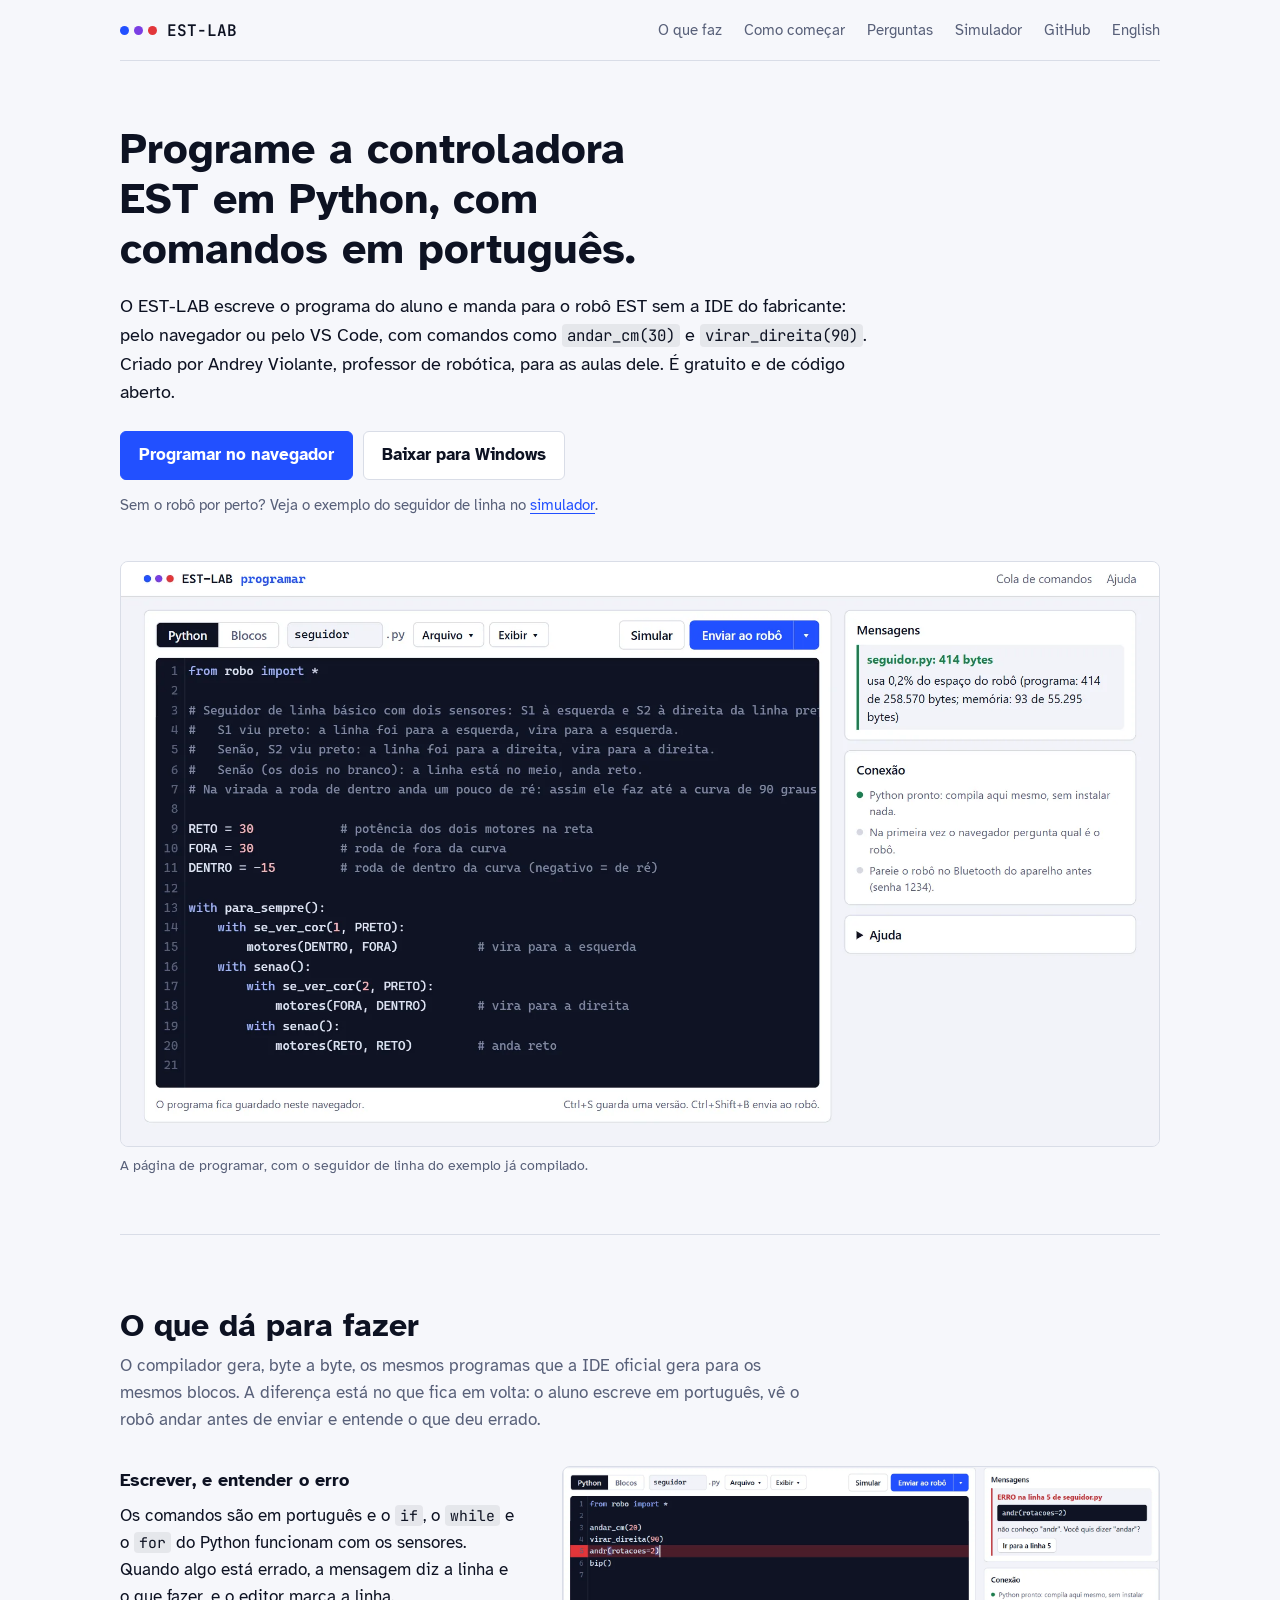
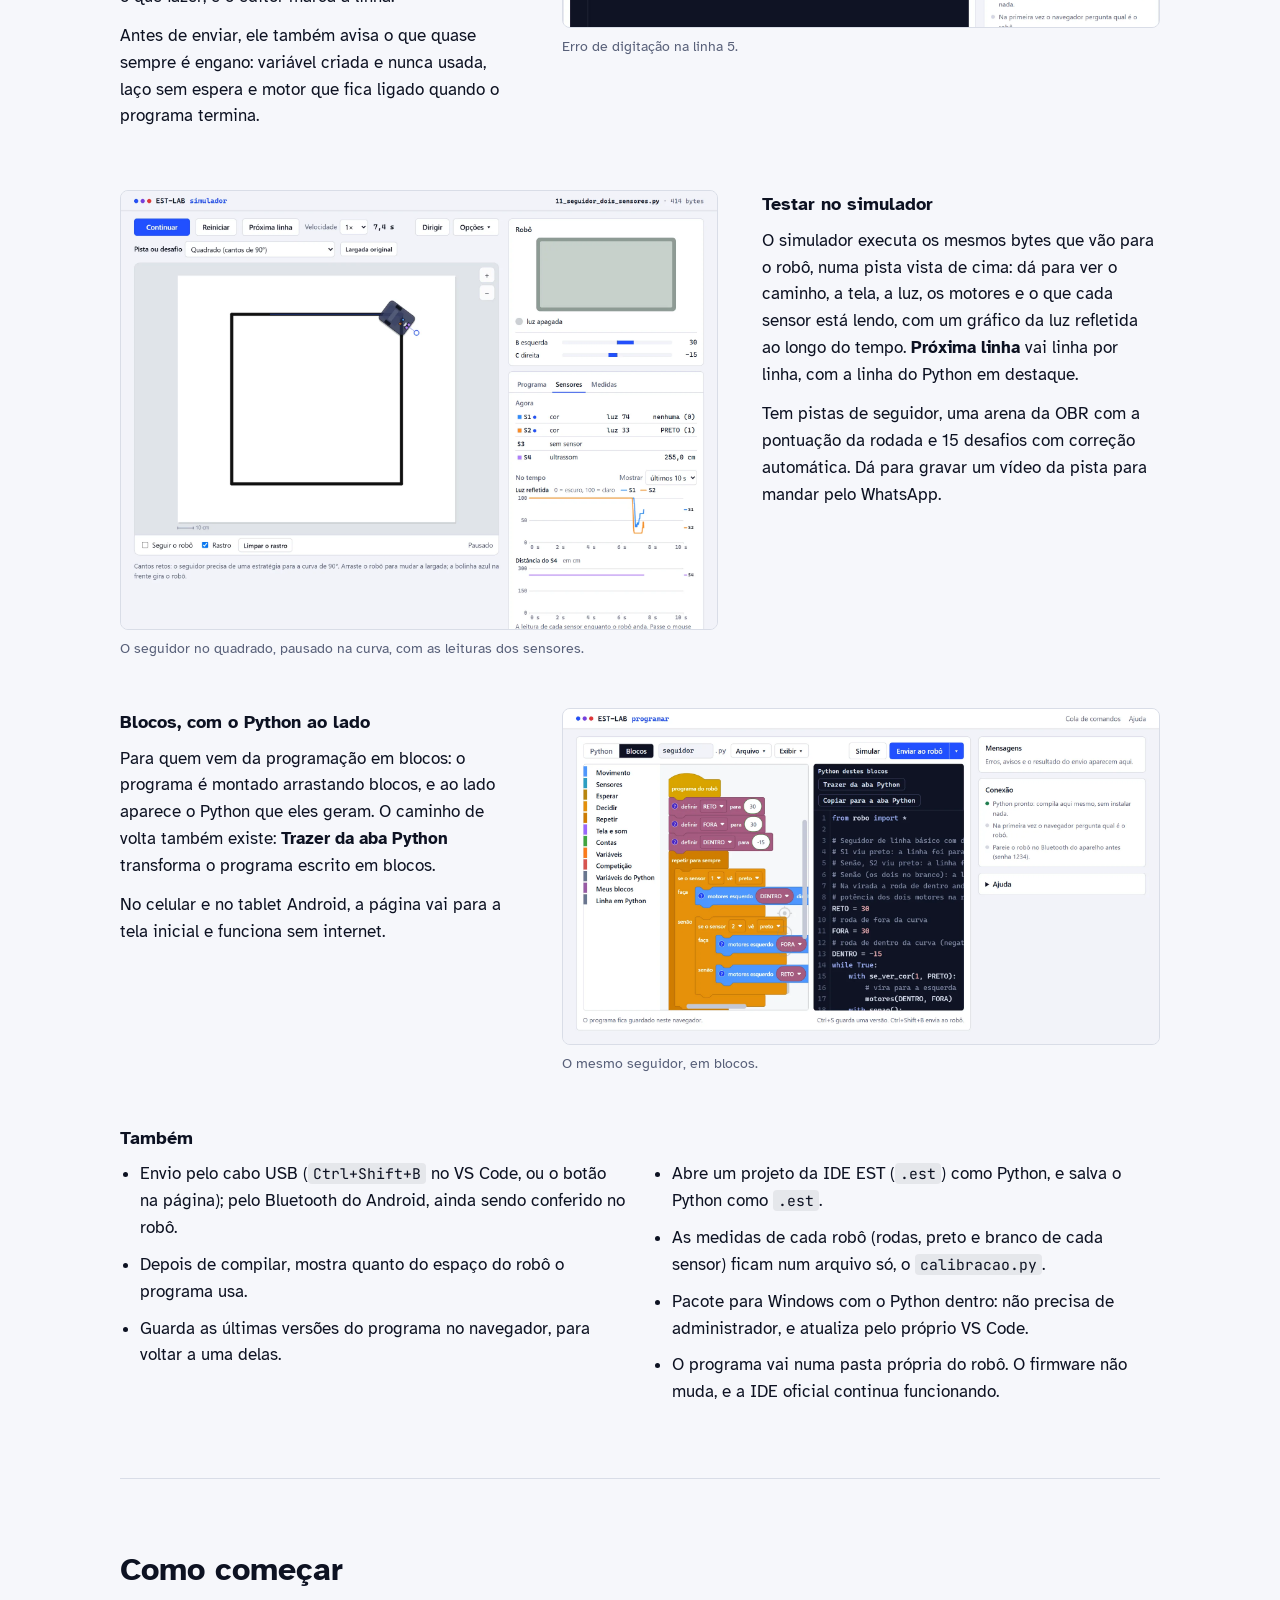
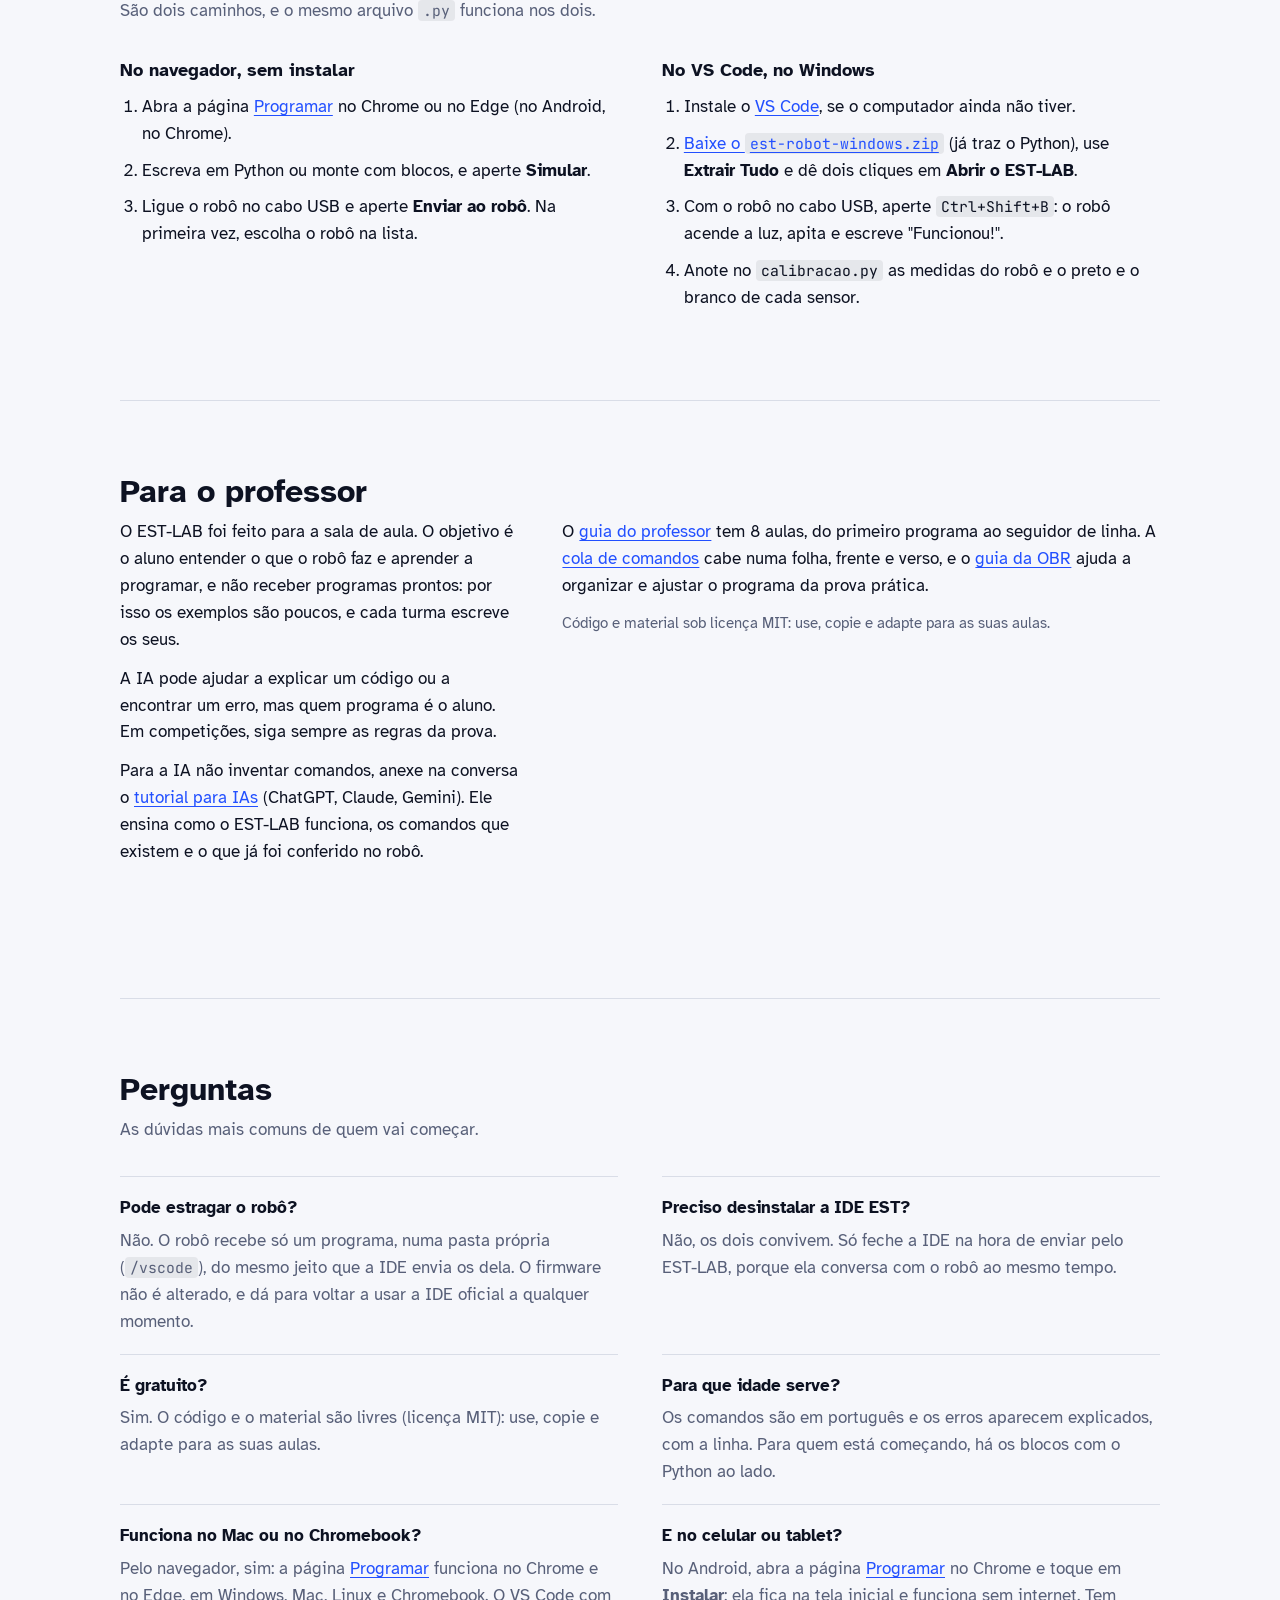
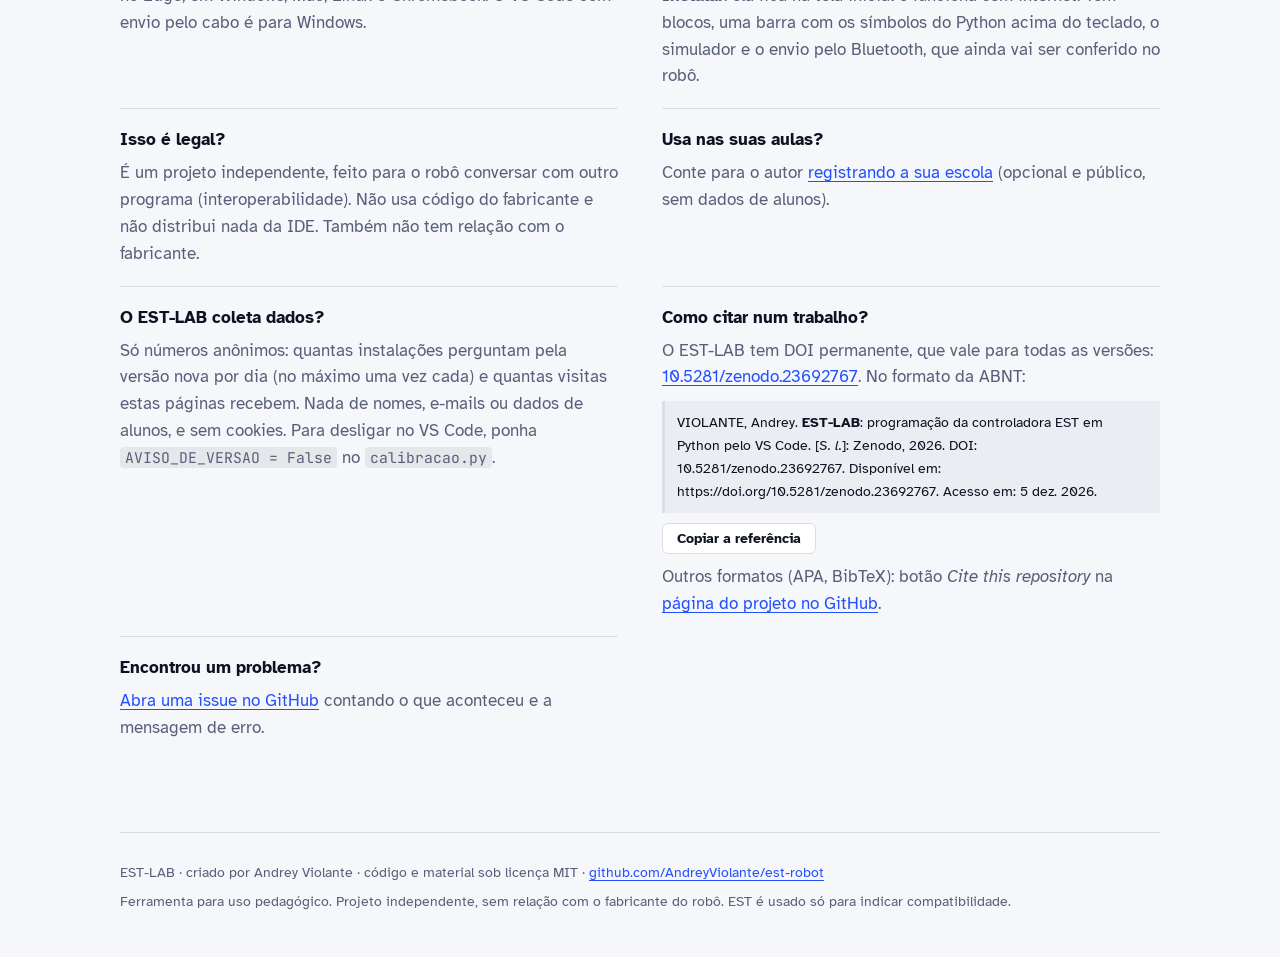
==== commit 36a4eee4: "Simulador sem o modo Dirigir Saem o botão Dirigir, o cartão com as setas, o programa que se escrevia" ====
--- a/docs/index.html
+++ b/docs/index.html
@@ -180,8 +180,8 @@
         <p>O simulador executa os mesmos bytes que vão para o robô, numa pista vista de cima: dá para ver o caminho,
           a tela, a luz, os motores e o que cada sensor está lendo, com um gráfico da luz refletida ao longo do tempo.
           <b>Próxima linha</b> vai linha por linha, com a linha do Python em destaque.</p>
-        <p>Tem pistas de seguidor, uma arena da OBR com a pontuação da rodada, 15 desafios com correção automática e o
-          modo <b>Dirigir</b>, em que o aluno leva o robô pelas setas e o programa se escreve.</p>
+        <p>Tem pistas de seguidor, uma arena da OBR com a pontuação da rodada e 15 desafios com correção automática.
+          Dá para gravar um vídeo da pista para mandar pelo WhatsApp.</p>
       </div>
       <figure class="tela">
         <img src="img/simulador.webp" width="1920" height="1410" loading="lazy" alt="O simulador: o robô fazendo a curva de um quadrado preto, e ao lado as leituras dos sensores S1 a S4 e o gráfico da luz refletida.">
@@ -269,7 +269,7 @@
       <div><h3>É gratuito?</h3><p>Sim. O código e o material são livres (licença MIT): use, copie e adapte para as suas aulas.</p></div>
       <div><h3>Para que idade serve?</h3><p>Os comandos são em português e os erros aparecem explicados, com a linha. Para quem está começando, há os blocos com o Python ao lado.</p></div>
       <div><h3>Funciona no Mac ou no Chromebook?</h3><p>Pelo navegador, sim: a página <a href="programar/">Programar</a> funciona no Chrome e no Edge, em Windows, Mac, Linux e Chromebook. O VS Code com envio pelo cabo é para Windows.</p></div>
-      <div><h3>E no celular ou tablet?</h3><p>No Android, abra a página <a href="programar/">Programar</a> no Chrome e toque em <b>Instalar</b>: ela fica na tela inicial e funciona sem internet. Tem blocos, uma barra com os símbolos do Python acima do teclado, o simulador com o modo <b>Dirigir</b> (o programa se escreve enquanto o aluno anda com o robô) e o envio pelo Bluetooth, que ainda vai ser conferido no robô.</p></div>
+      <div><h3>E no celular ou tablet?</h3><p>No Android, abra a página <a href="programar/">Programar</a> no Chrome e toque em <b>Instalar</b>: ela fica na tela inicial e funciona sem internet. Tem blocos, uma barra com os símbolos do Python acima do teclado, o simulador e o envio pelo Bluetooth, que ainda vai ser conferido no robô.</p></div>
       <div><h3>Isso é legal?</h3><p>É um projeto independente, feito para o robô conversar com outro programa (interoperabilidade). Não usa código do fabricante e não distribui nada da IDE. Também não tem relação com o fabricante.</p></div>
       <div><h3>Usa nas suas aulas?</h3><p>Conte para o autor <a href="https://github.com/AndreyViolante/est-robot/issues/new?template=escola.yml" target="_blank" rel="noopener">registrando a sua escola</a> (opcional e público, sem dados de alunos).</p></div>
       <div><h3>O EST-LAB coleta dados?</h3><p>Só números anônimos: quantas instalações perguntam pela versão nova por dia (no máximo uma vez cada) e quantas visitas estas páginas recebem. Nada de nomes, e-mails ou dados de alunos, e sem cookies. Para desligar no VS Code, ponha <code>AVISO_DE_VERSAO = False</code> no <code>calibracao.py</code>.</p></div>
